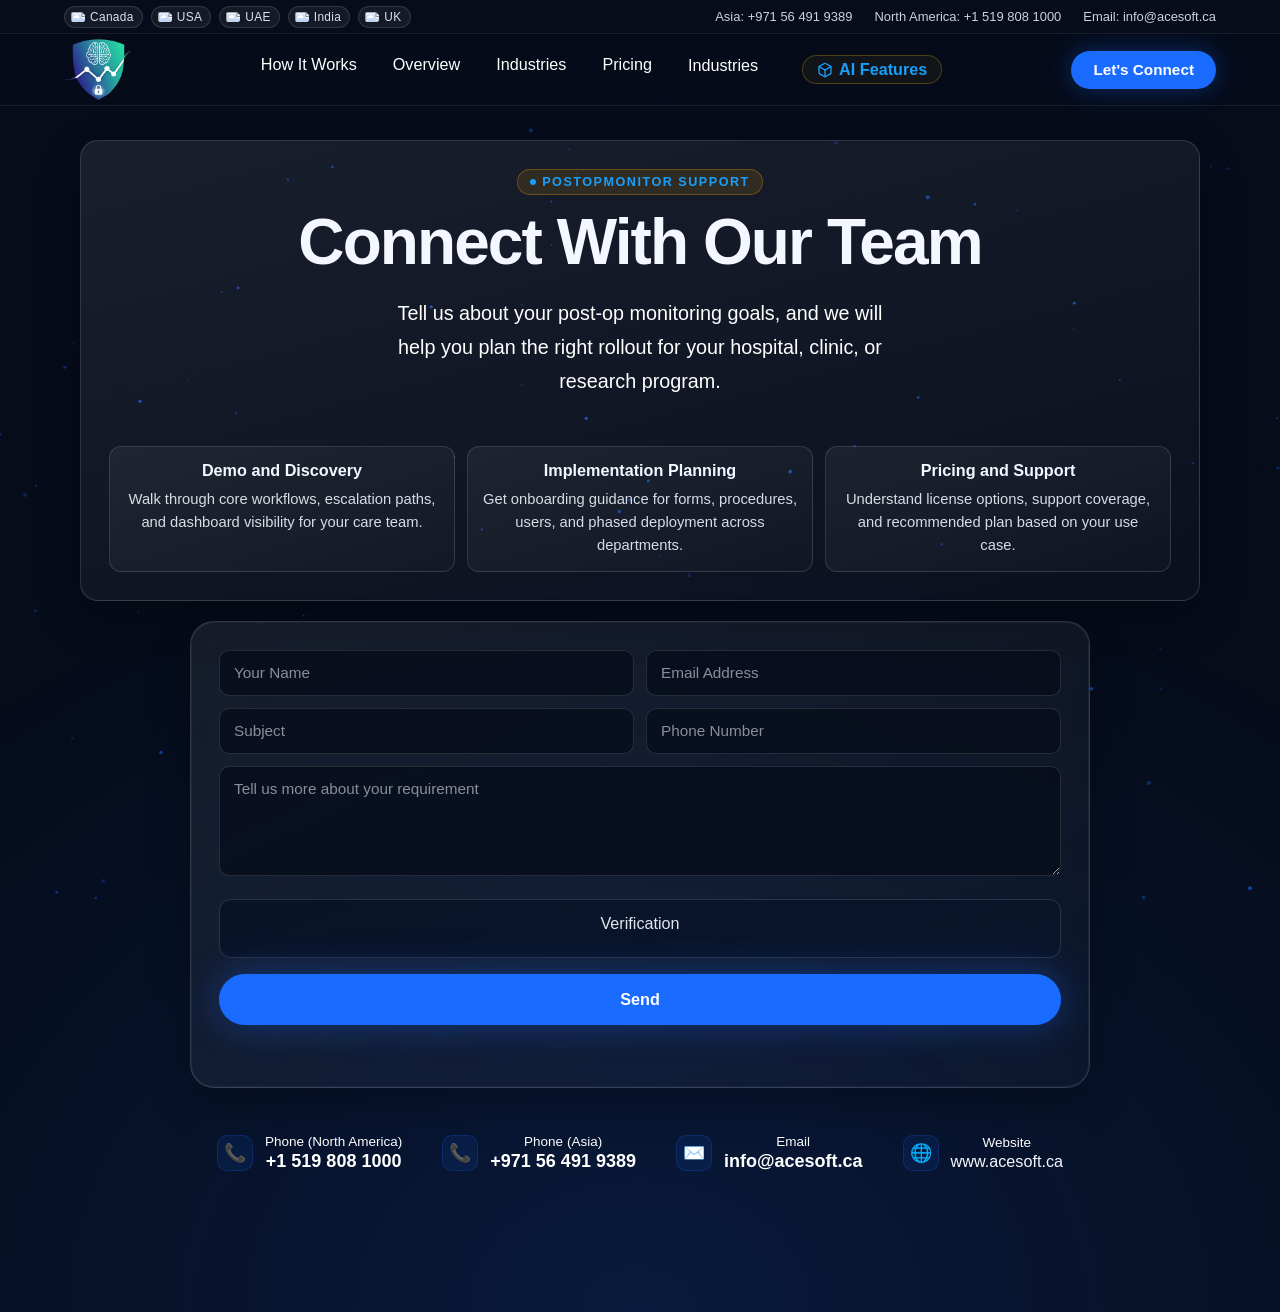
==== contact-us.html @ 3d069fdb "minor update" ====
<!DOCTYPE html>
<html lang="en">

<head>
    <meta charset="UTF-8">
    <meta name="viewport" content="width=device-width, initial-scale=1.0">
    <title>Contact Us | PostOpMonitor by Acesoft</title>
    <meta name="description" content="Contact Acesoft for PostOpMonitor demos, pricing, onboarding, and support for post-op monitoring programs.">
    <link rel="icon" href="./assets/postopmonitor.png" type="image/png">
    <script async src="https://www.googletagmanager.com/gtag/js?id=G-P8JSS6WB04"></script>
    <link rel="stylesheet" href="style.css">
    <script src="https://www.google.com/recaptcha/enterprise.js" async defer></script>
    <style>
        .contact-page {
            padding-top: 160px;
            padding-bottom: 100px;
        }

        .contact-shell {
            max-width: 1120px;
            margin: 0 auto;
        }

        .contact-hero {
            margin-bottom: 20px;
            border: 1px solid rgba(255, 255, 255, .14);
            border-radius: 18px;
            padding: 28px;
            background: linear-gradient(165deg, rgba(255, 255, 255, .08), rgba(255, 255, 255, .02));
            box-shadow: 0 18px 42px rgba(0, 0, 0, .26);
        }

        .contact-hero .cta__title {
            margin-top: 12px;
        }

        .contact-highlights {
            display: grid;
            grid-template-columns: repeat(3, minmax(0, 1fr));
            gap: 12px;
            margin-top: 20px;
        }

        .contact-highlight {
            border: 1px solid rgba(255, 255, 255, .13);
            border-radius: 12px;
            padding: 14px;
            background: linear-gradient(160deg, rgba(255, 255, 255, .06), rgba(255, 255, 255, .02));
        }

        .contact-highlight h3 {
            margin-bottom: 8px;
            font-size: .9rem;
            font-family: 'Inter', sans-serif;
            color: var(--white);
        }

        .contact-highlight p {
            font-size: .82rem;
            line-height: 1.55;
            color: rgba(244, 247, 255, .88);
        }

        @media (max-width: 900px) {
            .contact-highlights {
                grid-template-columns: 1fr;
            }
        }
    </style>
</head>

<body>
    <canvas id="bg"></canvas>

    <div class="top-contact-bar">
        <div class="top-contact-bar__inner">
            <div class="top-contact-bar__flags">
                <span class="top-contact-flag"><img src="https://flagcdn.com/w20/ca.png" alt="Canada flag"> Canada</span>
                <span class="top-contact-flag"><img src="https://flagcdn.com/w20/us.png" alt="USA flag"> USA</span>
                <span class="top-contact-flag"><img src="https://flagcdn.com/w20/ae.png" alt="UAE flag"> UAE</span>
                <span class="top-contact-flag"><img src="https://flagcdn.com/w20/in.png" alt="India flag"> India</span>
                <span class="top-contact-flag"><img src="https://flagcdn.com/w20/gb.png" alt="United Kingdom flag"> UK</span>
            </div>
            <div class="top-contact-bar__contacts">
                <span>Asia: +971 56 491 9389</span>
                <span>North America: +1 519 808 1000</span>
                <span>Email: info@acesoft.ca</span>
            </div>
        </div>
    </div>

    <nav class="nav">
        <div class="nav__logo">
            <a href="index.html">
                <img src="assets/postopmonitor.png" alt="AssetTrack Pro Logo" style="height: 64px; width: auto; object-fit: contain;">
            </a>
        </div>
        <button type="button" class="nav__toggle" aria-expanded="false" aria-controls="primaryNav" aria-label="Toggle navigation">
            <span></span>
            <span></span>
            <span></span>
        </button>
        <div class="nav__links" id="primaryNav">
            <a href="index.html#solve">How It Works</a>
            <a href="index.html#features">Overview</a>
            <a href="index.html#industries">Industries</a>
            <a href="index.html#pricing">Pricing</a>
            <div class="nav__dropdown">
                <button type="button" class="nav__dropdown-toggle" aria-haspopup="true" aria-expanded="false">
                    Industries
                </button>
                <div class="nav__dropdown-menu" role="menu">
                    <a href="industry-hospitals.html" role="menuitem">Hospitals</a>
                    <a href="industry-multi-specialty-clinics.html" role="menuitem">Multi-Specialty Clinics</a>
                    <a href="industry-surgical-centers.html" role="menuitem">Surgical Centers</a>
                    <a href="industry-clinical-research-teams.html" role="menuitem">Clinical Research Teams</a>
                    <a href="industry-clinical-trials-human-studies.html" role="menuitem">Clinical Trials &amp; Human Studies</a>
                    <a href="industry-distributed-care-networks.html" role="menuitem">Distributed Care Networks</a>
                </div>
            </div>
            <a href="index.html#ai" class="nav__ai-btn">
                <svg viewBox="0 0 24 24" width="16" height="16" fill="none" stroke="var(--gold)" stroke-width="2" stroke-linecap="round" stroke-linejoin="round"><path d="M21 16V8a2 2 0 0 0-1-1.73l-7-4a2 2 0 0 0-2 0l-7 4A2 2 0 0 0 3 8v8a2 2 0 0 0 1 1.73l7 4a2 2 0 0 0 2 0l7-4A2 2 0 0 0 21 16z"></path><polyline points="3.27 6.96 12 12.01 20.73 6.96"></polyline><line x1="12" y1="22.08" x2="12" y2="12"></line></svg>
                AI Features
            </a>
        </div>
        <button class="nav__cta" onclick="document.getElementById('cta').scrollIntoView({behavior:'smooth'})">Let's Connect</button>
    </nav>

    <section id="cta" class="contact-page">
        <div class="container contact-shell">
            <div class="cta__wrap reveal">
                <div class="contact-hero">
                    <div class="tag">PostOpMonitor Support</div>
                    <h1 class="cta__title">Connect With Our Team</h1>
                    <p class="cta__sub">Tell us about your post-op monitoring goals, and we will help you plan the right rollout for your hospital, clinic, or research program.</p>
                    <div class="contact-highlights">
                        <article class="contact-highlight">
                            <h3>Demo and Discovery</h3>
                            <p>Walk through core workflows, escalation paths, and dashboard visibility for your care team.</p>
                        </article>
                        <article class="contact-highlight">
                            <h3>Implementation Planning</h3>
                            <p>Get onboarding guidance for forms, procedures, users, and phased deployment across departments.</p>
                        </article>
                        <article class="contact-highlight">
                            <h3>Pricing and Support</h3>
                            <p>Understand license options, support coverage, and recommended plan based on your use case.</p>
                        </article>
                    </div>
                </div>

                <form id="connectForm" class="cta-form" data-endpoint="/ajax/contact-handler.php">
                    <div class="cta-form__grid">
                        <input type="text" name="name" placeholder="Your Name" required>
                        <input type="email" name="email" placeholder="Email Address" required>
                        <input type="text" name="subject" placeholder="Subject" required>
                        <input type="tel" name="phone" placeholder="Phone Number" required>
                    </div>
                    <textarea name="details" placeholder="Tell us more about your requirement" rows="4" required></textarea>
                    <div class="cta-form__captcha">
                        <label class="cta-form__captcha-label">Verification</label>
                        <div class="g-recaptcha" data-sitekey="6LdSzbgsAAAAAJ8sSOCgPu5ox75NF1r68kgDu_JC" data-action="LOGIN"></div>
                        <input type="hidden" name="form_started_at" value="">
                        <input class="bot-trap" type="text" name="website" tabindex="-1" autocomplete="off" aria-hidden="true">
                    </div>
                    <button type="submit" class="btn-primary cta-form__submit">Send</button>
                    <p id="connectFormStatus" class="cta-form__status" aria-live="polite"></p>
                </form>

                <div class="cta__contact">
                    <div class="contact-item">
                        <div class="contact-icon">📞</div>
                        <div>
                            <div style="font-size:.75rem;color:var(--muted);margin-bottom:2px">Phone (North America)</div>
                            <div style="font-weight:600;font-size:1rem;user-select:none;-webkit-user-select:none">+1 519 808 1000</div>
                        </div>
                    </div>
                    <div class="contact-item">
                        <div class="contact-icon">📞</div>
                        <div>
                            <div style="font-size:.75rem;color:var(--muted);margin-bottom:2px">Phone (Asia)</div>
                            <div style="font-weight:600;font-size:1rem;user-select:none;-webkit-user-select:none">+971 56 491 9389</div>
                        </div>
                    </div>
                    <div class="contact-item">
                        <div class="contact-icon">✉️</div>
                        <div>
                            <div style="font-size:.75rem;color:var(--muted);margin-bottom:2px">Email</div>
                            <div style="font-weight:600;font-size:1rem;user-select:none;-webkit-user-select:none">info@acesoft.ca</div>
                        </div>
                    </div>
                    <div class="contact-item">
                        <div class="contact-icon">🌐</div>
                        <div>
                            <div style="font-size:.75rem;color:var(--muted);margin-bottom:2px">Website</div>
                            <div style="font-weight:500"><a href="https://acesoft.ca/" target="_blank" rel="noopener noreferrer" style="color:var(--white);text-decoration:none;">www.acesoft.ca</a></div>
                        </div>
                    </div>
                </div>
            </div>
        </div>
    </section>

    <script src="main.js"></script>
</body>

</html>
---- style.css ----
/* ─── Design Tokens ──────────────────────────────────────────────────── */
:root {
  --ink: #060C1A;
  --ink-1: #0B1628;
  --ink-2: #111E36;
  --blue: #1A6BFF;
  --blue-glow: rgba(26, 107, 255, .35);
  --gold: #179ffa;
  --gold-pale: rgba(240, 165, 0, .12);
  --white: #F4F7FF;
  --muted: #fff;
  --border: rgba(255, 255, 255, .07);
  --glass: rgba(255, 255, 255, .03);
  --r: 14px;
  --rL: 24px;
}

/* ─── Reset ──────────────────────────────────────────────────────────── */
*,
*::before,
*::after {
  box-sizing: border-box;
  margin: 0;
  padding: 0
}

html {
  scroll-behavior: smooth;
  font-size: 18px
}

body {
  font-family: 'DM Sans', sans-serif;
  background: var(--ink);
  color: var(--white);
  overflow-x: hidden;
  -webkit-font-smoothing: antialiased;
}

img {
  display: block;
  max-width: 100%
}

a {
  color: inherit;
  text-decoration: none
}

ul {
  list-style: none
}

/* ─── Utility ────────────────────────────────────────────────────────── */
.container {
  width: min(1260px, 92%);
  margin: 0 auto
}

.tag {
  display: inline-flex;
  align-items: center;
  gap: 6px;
  font-family: 'Inter', sans-serif;
  font-size: .7rem;
  font-weight: 700;
  letter-spacing: .12em;
  text-transform: uppercase;
  color: var(--gold);
  border: 1px solid rgba(240, 165, 0, .3);
  padding: 5px 12px;
  border-radius: 99px;
  background: var(--gold-pale);
}

.tag::before {
  content: '';
  width: 6px;
  height: 6px;
  border-radius: 50%;
  background: var(--gold);
  animation: blink 2s ease infinite
}

@keyframes blink {

  0%,
  100% {
    opacity: 1
  }

  50% {
    opacity: .3
  }
}

.section-label {
  font-family: 'Inter', sans-serif;
  font-size: .65rem;
  font-weight: 700;
  letter-spacing: .18em;
  text-transform: uppercase;
  color: var(--blue);
  margin-bottom: 16px;
  display: block;
}

.h2 {
  font-family: 'Inter', sans-serif;
  font-size: clamp(2rem, 4vw, 3.2rem);
  font-weight: 800;
  line-height: 1.1;
  color: var(--white);
}

.h2 em {
  font-style: normal;
  color: var(--gold)
}

.body-text {
  font-size: 1.15rem;
  line-height: 1.7;
  color: var(--muted);
  font-weight: 400
}

/* ─── Canvas Background ──────────────────────────────────────────────── */
#bg {
  position: fixed;
  inset: 0;
  z-index: 0;
  pointer-events: none;
}

/* ─── Nav ────────────────────────────────────────────────────────────── */
.top-contact-bar {
  position: fixed;
  top: 0;
  left: 0;
  right: 0;
  z-index: 110;
  height: 34px;
  background: rgba(8, 14, 28, 0.92);
  border-bottom: 1px solid var(--border);
  backdrop-filter: blur(14px);
}

.top-contact-bar__inner {
  padding: 0 5%;
  margin: 0 auto;
  height: 100%;
  display: flex;
  align-items: center;
  justify-content: flex-start;
  gap: 20px;
  font-size: .72rem;
  color: rgba(244, 247, 255, 0.84);
  font-family: 'Inter', sans-serif;
  font-weight: 500;
}

.top-contact-bar__contacts {
  display: flex;
  align-items: center;
  gap: 22px;
  margin-left: auto;
}

.top-contact-bar__inner span {
  user-select: none;
  -webkit-user-select: none;
}

.top-contact-bar__flags {
  display: flex;
  align-items: center;
  gap: 8px;
}

.top-contact-flag {
  display: inline-flex;
  align-items: center;
  gap: 5px;
  padding: 3px 8px 3px 6px;
  border-radius: 999px;
  background: rgba(255, 255, 255, 0.06);
  border: 1px solid rgba(255, 255, 255, 0.12);
  color: rgba(244, 247, 255, 0.9);
  font-size: .66rem;
  letter-spacing: .03em;
}

.top-contact-flag img {
  width: 14px;
  height: 10px;
  border-radius: 2px;
  object-fit: cover;
}

.nav {
  position: fixed;
  top: 34px;
  left: 0;
  right: 0;
  z-index: 100;
  padding: 0 5%;
  display: flex;
  align-items: center;
  justify-content: space-between;
  height: 72px;
  background: rgba(6, 12, 26, .7);
  backdrop-filter: blur(20px);
  border-bottom: 1px solid var(--border);
  transition: background .4s;
}

.nav__logo {
  font-family: 'Inter', sans-serif;
  font-size: 1.3rem;
  font-weight: 800;
  display: flex;
  align-items: center;
  gap: 10px;
  letter-spacing: -.01em;
}

.nav__logo-icon {
  width: 34px;
  height: 34px;
  border-radius: 9px;
  background: var(--blue);
  display: grid;
  place-items: center;
  font-size: .65rem;
  font-weight: 800;
  letter-spacing: .06em;
  color: #fff;
}

.nav__logo span {
  color: var(--blue)
}

.nav__links {
  display: flex;
  gap: 36px
}

.nav__links a {
  font-size: .9rem;
  font-weight: 500;
  color: var(--muted);
  transition: color .25s;
}

.nav__links a:hover {
  color: var(--white)
}

.nav__dropdown {
  position: relative;
}

.nav__dropdown-toggle {
  font-size: .9rem;
  font-weight: 500;
  color: var(--muted);
  background: transparent;
  border: none;
  padding: 0;
  cursor: pointer;
  font-family: inherit;
  transition: color .25s;
}

.nav__dropdown-toggle:hover,
.nav__dropdown:hover .nav__dropdown-toggle {
  color: var(--white);
}

.nav__dropdown-menu {
  position: absolute;
  top: calc(100% + 12px);
  left: 0;
  min-width: 170px;
  padding: 8px;
  border-radius: 12px;
  border: 1px solid rgba(255, 255, 255, 0.14);
  background: rgba(10, 18, 34, 0.96);
  backdrop-filter: blur(10px);
  box-shadow: 0 16px 28px rgba(0, 0, 0, .35);
  display: grid;
  gap: 4px;
  opacity: 0;
  visibility: hidden;
  transform: translateY(6px);
  transition: opacity .2s ease, transform .2s ease, visibility .2s ease;
  z-index: 50;
}

.nav__dropdown-menu a {
  display: block;
  padding: 8px 10px;
  border-radius: 8px;
  color: rgba(244, 247, 255, 0.85);
  font-size: .84rem;
}

.nav__dropdown-menu a:hover {
  color: #fff;
  background: rgba(26, 107, 255, 0.18);
}

.nav__dropdown:hover .nav__dropdown-menu,
.nav__dropdown:focus-within .nav__dropdown-menu {
  opacity: 1;
  visibility: visible;
  transform: translateY(0);
}

.nav__ai-btn {
  display: flex !important;
  align-items: center;
  gap: 6px;
  background: rgba(255, 191, 0, 0.05) !important;
  border: 1px solid rgba(255, 191, 0, 0.25) !important;
  padding: 4px 14px !important;
  border-radius: 99px;
  color: var(--gold) !important;
  font-weight: 600 !important;
  transition: all 0.3s ease !important;
  margin-left: 8px;
}

.nav__ai-btn:hover {
  background: rgba(255, 191, 0, 0.12) !important;
  border-color: rgba(255, 191, 0, 0.5) !important;
  transform: translateY(-1px);
  box-shadow: 0 4px 15px rgba(255, 191, 0, 0.15);
  color: var(--white) !important;
}

.nav__ai-btn svg {
  transition: stroke 0.3s ease;
}

.nav__ai-btn:hover svg {
  stroke: var(--white) !important;
}

.nav__cta {
  font-family: 'Inter', sans-serif;
  font-size: .85rem;
  font-weight: 700;
  padding: 10px 22px;
  border-radius: 99px;
  background: var(--blue);
  color: #fff;
  border: none;
  cursor: pointer;
  box-shadow: 0 0 24px var(--blue-glow);
  transition: transform .2s, box-shadow .2s;
}

.nav__cta:hover {
  transform: translateY(-1px);
  box-shadow: 0 0 36px var(--blue-glow)
}

/* ─── Hero ───────────────────────────────────────────────────────────── */
#hero {
  min-height: 100vh;
  display: flex;
  align-items: center;
  position: relative;
  overflow: hidden;
  padding-top: 106px;
}

.hero__bg-grid {
  position: absolute;
  inset: 0;
  background-image:
    linear-gradient(rgba(26, 107, 255, .06) 1px, transparent 1px),
    linear-gradient(90deg, rgba(26, 107, 255, .06) 1px, transparent 1px);
  background-size: 48px 48px;
  mask-image: radial-gradient(ellipse 80% 70% at 50% 50%, black 50%, transparent 100%);
}

.hero__glow {
  position: absolute;
  top: 20%;
  left: 50%;
  transform: translateX(-50%);
  width: 900px;
  height: 500px;
  background: radial-gradient(ellipse, rgba(26, 107, 255, .18) 0%, transparent 70%);
  pointer-events: none;
}

.hero__bg-logo {
  position: absolute;
  top: 45%;
  left: 50%;
  transform: translate(-50%, -50%);
  height: 90vh;
  max-height: 800px;
  width: auto;
  opacity: 0.05;
  z-index: 1;
  pointer-events: none;
  /* filter: grayscale(100%); */
}

.hero__content {
  margin-left: 80px;
  position: relative;
  z-index: 2;
  max-width: 780px;
  padding: 80px 20px;
}

.hero__eyebrow {
  display: flex;
  align-items: center;
  gap: 12px;
  margin-bottom: 28px;
}

.hero__eyebrow-line {
  width: 40px;
  height: 1px;
  background: var(--blue)
}

.hero__eyebrow-text {
  font-family: 'Inter', sans-serif;
  font-size: .75rem;
  font-weight: 700;
  letter-spacing: .15em;
  text-transform: uppercase;
  color: var(--blue);
}

.hero__title {
  font-family: 'Inter', sans-serif;
  font-size: clamp(2.7rem, 6.1vw, 5rem);
  font-weight: 800;
  line-height: 1.08;
  letter-spacing: -.03em;
  margin-bottom: 28px;
  text-wrap: balance;
}

.hero__title-lead {
  display: inline-block;
  background: linear-gradient(100deg, #9dc2ff, #1a6bff 55%, #17a3f5);
  -webkit-background-clip: text;
  background-clip: text;
  -webkit-text-fill-color: transparent;
}

.hero__title-soft {
  color: #d8e5ff;
}

.hero__title .line2 {
  font-family: 'Inter', sans-serif;
  font-weight: 700;
  font-style: normal;
  color: var(--white);
  font-size: 0.9em;
  letter-spacing: -0.02em;
  -webkit-text-stroke: 0;
  background: rgba(255, 255, 255, 0.05);
  border: 1px solid rgba(255, 255, 255, 0.1);
  border-radius: 12px;
  padding: 4px 16px;
  display: inline-block;
  transform: translateY(-8px);
}

.hero__title .accent {
  color: var(--gold);
  position: relative;
}

.hero__subtitle {
  font-size: 1.08rem;
  font-weight: 400;
  line-height: 1.72;
  color: var(--muted);
  max-width: 590px;
  margin-bottom: 48px;
  color: rgba(240, 246, 255, 0.86);
}

.hero__actions {
  display: flex;
  align-items: center;
  gap: 20px;
  flex-wrap: wrap
}

.btn-primary {
  font-family: 'Inter', sans-serif;
  font-size: .9rem;
  font-weight: 700;
  padding: 16px 36px;
  border-radius: 99px;
  background: var(--blue);
  color: #fff;
  border: none;
  cursor: pointer;
  box-shadow: 0 0 36px var(--blue-glow);
  transition: transform .25s, box-shadow .25s;
  display: inline-flex;
  align-items: center;
  gap: 10px;
}

.btn-primary:hover {
  transform: translateY(-2px);
  box-shadow: 0 0 52px var(--blue-glow)
}

.btn-secondary {
  font-family: 'Inter', sans-serif;
  font-size: .9rem;
  font-weight: 700;
  padding: 14px 28px;
  border-radius: 99px;
  background: linear-gradient(165deg, rgba(255, 255, 255, .1), rgba(255, 255, 255, .03));
  border: 1px solid rgba(255, 255, 255, .2);
  color: var(--white);
  cursor: pointer;
  transition: transform .25s ease, border-color .25s ease, background .25s ease, box-shadow .25s ease;
  display: inline-flex;
  align-items: center;
  justify-content: center;
  gap: 8px;
}

.btn-secondary:hover {
  transform: translateY(-2px);
  border-color: rgba(93, 176, 255, .75);
  background: linear-gradient(165deg, rgba(93, 176, 255, .2), rgba(93, 176, 255, .06));
  box-shadow: 0 10px 24px rgba(0, 0, 0, .24);
}

.btn-ghost {
  font-family: 'Inter', sans-serif;
  font-size: .9rem;
  font-weight: 600;
  padding: 16px 32px;
  border-radius: 99px;
  background: transparent;
  border: 1px solid var(--border);
  color: var(--white);
  cursor: pointer;
  transition: border-color .25s, background .25s;
  display: inline-flex;
  align-items: center;
  gap: 8px;
}

.btn-ghost:hover {
  border-color: rgba(255, 255, 255, .2);
  background: rgba(255, 255, 255, .04)
}

.hero__stats {
  position: absolute;
  right: 0;
  top: 50%;
  transform: translateY(-50%);
  display: flex;
  flex-direction: column;
  gap: 16px;
  z-index: 2;
  padding-right: 0;
}

.stat-card {
  background: var(--glass);
  border: 1px solid var(--border);
  backdrop-filter: blur(20px);
  border-radius: var(--r);
  padding: 22px 28px;
  min-width: 180px;
  position: relative;
  overflow: hidden;
}

.stat-card::before {
  content: '';
  position: absolute;
  top: 0;
  left: 0;
  right: 0;
  height: 2px;
  background: linear-gradient(90deg, transparent, var(--blue), transparent);
}

.stat-card__value {
  font-family: 'Inter', sans-serif;
  font-size: 2.2rem;
  font-weight: 800;
  color: var(--white);
  line-height: 1;
  margin-bottom: 6px;
}

.stat-card__value span {
  color: var(--gold)
}

.stat-card__label {
  font-size: .8rem;
  color: var(--muted);
  font-weight: 400
}

/* ─── New Hero Styles ────────────────────────────────────────────────── */
.hero__layout {
  display: grid;
  grid-template-columns: 1.15fr 0.85fr;
  gap: 40px;
  align-items: center;
}
@media (max-width: 1024px) {
  .hero__layout {
     grid-template-columns: 1fr;
  }
  .hero__visual { display: none; }
}

.hero-badge {
  display: inline-flex;
  align-items: center;
  gap: 8px;
  padding: 6px 14px;
  border-radius: 99px;
  background: rgba(255, 255, 255, 0.05);
  border: 1px solid rgba(255, 255, 255, 0.1);
  font-family: 'Inter', sans-serif;
  font-size: 0.75rem;
  font-weight: 700;
  color: var(--white);
  letter-spacing: 0.05em;
  margin-bottom: 24px;
  box-shadow: 0 0 20px rgba(255, 255, 255, 0.02);
  position: relative;
  overflow: hidden;
}

.hero-badge::before {
  content: '';
  position: absolute;
  inset: -1px;
  border-radius: 99px;
  padding: 1px;
  background: linear-gradient(90deg, transparent, rgba(26, 107, 255, 0.5), transparent);
  -webkit-mask: linear-gradient(#fff 0 0) content-box, linear-gradient(#fff 0 0);
  -webkit-mask-composite: xor;
  mask-composite: exclude;
  animation: borderPan 3s linear infinite;
}

@keyframes borderPan {
  0% { transform: translateX(-100%); }
  100% { transform: translateX(100%); }
}

.hero-badge__dot {
  width: 6px;
  height: 6px;
  border-radius: 50%;
  background: #28C840;
  box-shadow: 0 0 8px #28C840;
  animation: pulseGreen 2s infinite;
}

@keyframes pulseGreen {
  0%, 100% { transform: scale(1); opacity: 1; }
  50% { transform: scale(1.3); opacity: 0.6; }
}

.accent-gradient {
  background: linear-gradient(135deg, #10b981, #34d399);
  -webkit-background-clip: text;
  -webkit-text-fill-color: transparent;
  display: inline-block;
}

.anim-slide-up { animation: slideUp 0.8s cubic-bezier(0.16, 1, 0.3, 1) both; }
.anim-slide-up-delay { animation: slideUp 0.8s cubic-bezier(0.16, 1, 0.3, 1) 0.1s both; }
.anim-slide-up-delay-2 { animation: slideUp 0.8s cubic-bezier(0.16, 1, 0.3, 1) 0.2s both; }
.anim-slide-up-delay-3 { animation: slideUp 0.8s cubic-bezier(0.16, 1, 0.3, 1) 0.3s both; }

@keyframes slideUp {
  0% { opacity: 0; transform: translateY(30px); }
  100% { opacity: 1; transform: translateY(0); }
}

@keyframes panBg {
  0% { background-position: 0 0; }
  100% { background-position: 48px 48px; }
}

.anim-pan {
  animation: panBg 4s linear infinite;
}

/* Trust Indicators */
.hero__trust {
  display: flex;
  align-items: center;
  gap: 18px;
  margin-top: 40px;
  padding: 14px 16px;
  border: 1px solid rgba(255, 255, 255, 0.1);
  border-radius: 14px;
  background: linear-gradient(165deg, rgba(255, 255, 255, 0.06), rgba(255, 255, 255, 0.02));
  width: fit-content;
  max-width: 100%;
  box-shadow: 0 10px 24px rgba(0, 0, 0, 0.24);
}

.trust-logos {
  display: flex;
  align-items: center;
  gap: 8px;
  flex-wrap: wrap;
}

.trust-logo {
  width: 62px;
  height: 50px;
  object-fit: contain;
  border-radius: 10px;
  background: #c6ccd6;
  border: 1px solid rgba(255, 255, 255, 0.42);
  box-shadow: inset 0 0 0 1px rgba(255, 255, 255, 0.28), 0 6px 14px rgba(0, 0, 0, 0.18);
  /* padding: 6px 8px; */
}

.trust-text {
  display: flex;
  flex-direction: column;
  gap: 3px;
  max-width: 360px;
}

.trust-text__headline {
  font-size: 0.9rem;
  color: var(--muted);
}

.trust-text__headline strong {
  color: var(--white);
}

.trust-text__caption {
  font-size: 0.68rem;
  letter-spacing: 0.01em;
  color: rgba(232, 240, 255, 0.78);
}

/* Shine Button */
.btn-shine {
  position: relative;
  overflow: hidden;
}
.btn-shine::after {
  content: '';
  position: absolute;
  top: 0;
  left: -100%;
  width: 50%;
  height: 100%;
  background: linear-gradient(90deg, transparent, rgba(255,255,255,0.3), transparent);
  transform: skewX(-20deg);
  animation: shine 4s infinite;
}
@keyframes shine {
  0%, 20% { left: -100%; }
  40%, 100% { left: 200%; }
}

/* Hero Visual (Radar Map) */
.hero__visual {
  position: relative;
  height: 520px;
  width: 520px;
  perspective: 1200px;
  display: flex;
  justify-content: center;
  align-items: center;
}

.radar-pane {
  position: absolute;
  top: 50%;
  left: 42%;
  transform: translate(-50%, -50%) rotateX(10deg) rotateY(-15deg);
  width: 440px;
  height: 440px;
  background: rgba(11, 22, 40, 0.6);
  border: 1px solid rgba(26, 107, 255, 0.3);
  border-radius: 50%;
  box-shadow: 0 30px 60px rgba(0,0,0,0.6), inset 0 0 60px rgba(26, 107, 255, 0.1);
  overflow: hidden;
  backdrop-filter: blur(10px);
  transform-style: preserve-3d;
}

.radar-ui-top {
  position: absolute;
  top: 24px;
  left: 50%;
  transform: translateX(-50%);
  display: flex;
  align-items: center;
  gap: 8px;
  background: rgba(0,0,0,0.6);
  padding: 6px 14px;
  border-radius: 99px;
  z-index: 10;
  border: 1px solid rgba(255,255,255,0.08);
}

.ui-dot { width: 6px; height: 6px; border-radius: 50%; }
.ui-text { font-family: 'Inter', sans-serif; font-size: 0.65rem; color: var(--white); letter-spacing: 0.05em; text-transform: uppercase; margin-left: 4px; }

.radar-grid {
  position: absolute;
  inset: 0;
  background-image:
    linear-gradient(rgba(26, 107, 255, 0.15) 1px, transparent 1px),
    linear-gradient(90deg, rgba(26, 107, 255, 0.15) 1px, transparent 1px);
  background-size: 30px 30px;
  border-radius: 50%;
  mask-image: radial-gradient(white, black);
  -webkit-mask-image: -webkit-radial-gradient(white, black);
}

.radar-circle {
  position: absolute;
  top: 50%;
  left: 50%;
  transform: translate(-50%, -50%);
  border: 1px solid rgba(26, 107, 255, 0.3);
  border-radius: 50%;
}
.rc-1 { width: 140px; height: 140px; }
.rc-2 { width: 280px; height: 280px; }
.rc-3 { width: 420px; height: 420px; }

.radar-scan {
  position: absolute;
  top: 50%;
  left: 50%;
  width: 220px;
  height: 220px;
  background: conic-gradient(from 0deg, rgba(26, 107, 255, 0) 0deg, rgba(26, 107, 255, 0.5) 90deg, transparent 90deg);
  transform-origin: 0 0;
  border-radius: 0 0 220px 0;
  animation: spinScan 4s linear infinite;
}

@keyframes spinScan {
  0% { transform: rotate(0deg); }
  100% { transform: rotate(360deg); }
}

.radar-core {
  position: absolute;
  top: 50%;
  left: 50%;
  transform: translate(-50%, -50%);
  width: 40px;
  height: 40px;
  display: flex;
  justify-content: center;
  align-items: center;
}
.core-dot {
  width: 14px;
  height: 14px;
  background: var(--blue);
  border-radius: 50%;
  box-shadow: 0 0 15px var(--blue), 0 0 30px var(--blue);
  z-index: 2;
}
.core-pulse-1, .core-pulse-2 {
  position: absolute;
  width: 100%;
  height: 100%;
  border-radius: 50%;
  background: rgba(26, 107, 255, 0.4);
}
.core-pulse-1 { animation: corePulseAnim 2.5s infinite ease-out; }
.core-pulse-2 { animation: corePulseAnim 2.5s infinite ease-out 1.25s; }

@keyframes corePulseAnim {
  0% { transform: scale(1); opacity: 1; }
  100% { transform: scale(3.5); opacity: 0; }
}

.radar-node {
  position: absolute;
  width: 8px;
  height: 8px;
  background: var(--white);
  border-radius: 50%;
  box-shadow: 0 0 10px rgba(255,255,255,0.8);
  animation: blinkNode 2s infinite;
}

.active-node {
  background: var(--gold);
  box-shadow: 0 0 15px var(--gold);
  width: 10px;
  height: 10px;
}

.n1 { top: 35%; left: 45%; animation-delay: 0.2s; }
.n2 { top: 60%; left: 75%; animation-delay: 1.1s; }
.n3 { top: 75%; left: 35%; animation-delay: 0.8s; }
.n4 { top: 45%; left: 65%; animation-delay: 0.5s; }
.n5 { top: 25%; left: 60%; animation-delay: 1.4s; }

@keyframes blinkNode {
  0%, 100% { opacity: 0.3; }
  50% { opacity: 1; }
}

.float-card {
  position: absolute;
  z-index: 5;
  animation: floatUp 6s ease-in-out infinite;
  min-width: unset;
  white-space: nowrap;
}

.float-1 {
  top: 15%;
  right: 20px;
  animation-delay: 0s;
}

.float-2 {
  bottom: 20%;
  right: -50px;
  animation-delay: 1.5s;
}

.float-3 {
  bottom: 10%;
  left: 0;
  animation-delay: 3s;
}

@keyframes floatUp {
  0%, 100% { transform: translateY(0); }
  50% { transform: translateY(-15px); }
}

/* ─── Ticker ─────────────────────────────────────────────────────────── */
.ticker-wrap {
  border-top: 1px solid var(--border);
  border-bottom: 1px solid var(--border);
  background: var(--ink-1);
  overflow: hidden;
  padding: 14px 0;
  position: relative;
  z-index: 1;
  background: linear-gradient(150deg, #3f4755 0%, #303846 52%, #252d3a 100%);

}

.ticker {
  display: flex;
  gap: 0;
  width: max-content;
  animation: ticker 28s linear infinite;
  
}

.ticker__item {
  display: flex;
  align-items: center;
  justify-content: center;
  min-width: 220px;
  padding: 0 26px;
  white-space: nowrap;
  border-right: 1px solid rgba(255, 255, 255, .06);

}

.ticker__logo {
  width: 150px;
  height: 44px;
  object-fit: contain;
  /* filter: grayscale(4%) brightness(1.02) drop-shadow(0 1px 2px rgba(0, 0, 0, .45)); */
  /* background: linear-gradient(150deg, #3f4755 0%, #303846 52%, #252d3a 100%); */
  /* border: 1px solid rgba(255, 255, 255, .18); */
  /* border-radius: 10px; */
  padding: 6px 8px;
  /* box-shadow: inset 0 0 0 1px rgba(255, 255, 255, .08), 0 8px 20px rgba(0, 0, 0, .22); */
}

@media (max-width: 768px) {
  .ticker__item {
    min-width: 170px;
    padding: 0 18px;
  }

  .ticker__logo {
    width: 120px;
    height: 38px;
  }
}

@keyframes ticker {
  from {
    transform: translateX(0)
  }

  to {
    transform: translateX(-50%)
  }
}

/* ─── Section: Partners ──────────────────────────────────────────────── */
#partners {
  padding: 90px 0 30px;
}

.partners__header {
  text-align: center;
  margin-bottom: 34px;
}

.partners__grid {
  display: grid;
  grid-template-columns: repeat(5, 1fr);
  gap: 16px;
}

.partner-card {
  background: linear-gradient(150deg, #3f4755 0%, #303846 52%, #252d3a 100%);
  min-height: 116px;
  border-radius: 14px;
  border: 1px solid rgba(255, 255, 255, .18);
  display: flex;
  align-items: center;
  justify-content: center;
  padding: 16px;
  box-shadow: inset 0 0 0 1px rgba(255, 255, 255, .08);
  transition: transform .25s ease, border-color .25s ease, box-shadow .25s ease;
}

.partner-card:hover {
  transform: translateY(-4px);
  border-color: rgba(26, 107, 255, .4);
  box-shadow: 0 14px 32px rgba(0, 0, 0, .32);
}

.partner-card img {
  max-width: 100%;
  max-height: 54px;
  object-fit: contain;
  filter: drop-shadow(0 1px 2px rgba(0, 0, 0, .5));
}

/* ─── Section: How It Solves ─────────────────────────────────────────── */
#solve {
  padding: 120px 0
}

.solve__header {
  display: grid;
  grid-template-columns: 1fr 1fr;
  gap: 60px;
  align-items: end;
  margin-bottom: 80px;
}

.solve__grid {
  display: grid;
  grid-template-columns: repeat(3, 1fr);
  gap: 2px;
}

.solve-item {
  background: var(--glass);
  border: 1px solid var(--border);
  padding: 36px 30px;
  position: relative;
  overflow: hidden;
  transition: background .3s, transform .3s;
}

.solve-item:first-child {
  border-radius: var(--rL) 0 0 0
}

.solve-item:nth-child(3) {
  border-radius: 0 var(--rL) 0 0
}

.solve-item:nth-child(4) {
  border-radius: 0 0 0 var(--rL)
}

.solve-item:last-child {
  border-radius: 0 0 var(--rL) 0
}

.solve-item:hover {
  background: rgba(26, 107, 255, .06);
  transform: translateY(-3px)
}

.solve-item__num {
  font-family: 'Inter', sans-serif;
  font-size: .7rem;
  font-weight: 800;
  letter-spacing: .12em;
  color: var(--blue);
  opacity: .6;
  margin-bottom: 20px;
}

.solve-item__icon {
  width: 44px;
  height: 44px;
  border-radius: 12px;
  background: rgba(26, 107, 255, .1);
  border: 1px solid rgba(26, 107, 255, .2);
  display: grid;
  place-items: center;
  margin-bottom: 20px;
  font-size: 1.3rem;
}

.solve-item__title {
  font-family: 'Inter', sans-serif;
  font-size: 1rem;
  font-weight: 700;
  color: var(--white);
  margin-bottom: 10px;
  line-height: 1.3;
}

.solve-item__text {
  font-size: .88rem;
  color: var(--muted);
  line-height: 1.65
}

.solve-item__bar {
  position: absolute;
  bottom: 0;
  left: 0;
  right: 0;
  height: 2px;
  background: linear-gradient(90deg, var(--blue), var(--gold));
  transform: scaleX(0);
  transform-origin: left;
  transition: transform .4s ease;
}

.solve-item:hover .solve-item__bar {
  transform: scaleX(1)
}

/* ─── Section: Key Features ───────────────────────────────────────────── */
#key-features {
  padding: 105px 0;
  background: var(--ink);
}

.key-features__header {
  margin-bottom: 34px;
}

.key-features__grid {
  display: grid;
  grid-template-columns: repeat(3, 1fr);
  gap: 14px;
}

.key-feature-card {
  border: 1px solid rgba(255, 255, 255, .1);
  border-radius: 14px;
  background: linear-gradient(165deg, rgba(255, 255, 255, .045), rgba(255, 255, 255, .02));
  padding: 22px 18px;
  transition: transform .24s ease, border-color .24s ease, box-shadow .24s ease;
}

.key-feature-card:hover {
  transform: translateY(-3px);
  border-color: rgba(26, 107, 255, .35);
  box-shadow: 0 10px 24px rgba(0, 0, 0, .24);
}

.key-feature-card__title {
  font-family: 'Inter', sans-serif;
  font-size: .92rem;
  font-weight: 700;
  color: var(--white);
  margin-bottom: 10px;
  line-height: 1.4;
}

.key-feature-card p {
  font-size: .84rem;
  color: var(--muted);
  line-height: 1.6;
}

/* ─── Section: Features ──────────────────────────────────────────────── */
#features {
  padding: 120px 0;
  background: var(--ink-1)
}

.features__layout {
  display: grid;
  grid-template-columns: 380px 1fr;
  gap: 80px;
  align-items: start;
}

.features__sticky {
  position: sticky;
  top: 100px
}

.features__list {
  display: flex;
  flex-direction: column;
  gap: 4px;
  margin-top: 48px
}

.feat-tab {
  display: flex;
  align-items: center;
  gap: 16px;
  padding: 20px 22px;
  border-radius: var(--r);
  cursor: pointer;
  border: 1px solid transparent;
  transition: transform .3s cubic-bezier(.175, .885, .32, 1.275), background .25s, border-color .25s;
  position: relative;
  overflow: hidden;
}

.feat-tab.active,
.feat-tab:hover {
  background: var(--glass);
  border-color: var(--border);
}

.feat-tab.active {
  border-color: rgba(26, 107, 255, .3);
  background: rgba(26, 107, 255, .06);
  transform: translateX(8px);
}

.feat-tab__icon {
  width: 40px;
  height: 40px;
  border-radius: 10px;
  flex-shrink: 0;
  display: grid;
  place-items: center;
  font-size: 1.1rem;
  background: rgba(26, 107, 255, .1);
  transition: all .25s;
}

.feat-tab.active .feat-tab__icon {
  background: var(--blue);
  color: #fff;
  box-shadow: 0 0 15px var(--blue-glow);
}

.feat-tab__icon svg {
  width: 20px;
  height: 20px;
  stroke: var(--blue);
  transition: stroke .25s
}

.feat-tab.active .feat-tab__icon svg {
  stroke: #fff
}

.feat-tab__name {
  font-family: 'Inter', sans-serif;
  font-size: .95rem;
  font-weight: 700;
  color: var(--muted);
  transition: color .25s;
}

.feat-tab.active .feat-tab__name {
  color: var(--white)
}

.feat-tab__progress-track {
  position: absolute;
  bottom: 0;
  left: 0;
  right: 0;
  height: 2px;
  background: transparent;
}

.feat-tab__progress-bar {
  height: 100%;
  width: 0;
  background: var(--blue);
  transition: width linear;
}

.feat-tab.active .feat-tab__progress-bar {
  width: 100%;
  transition-duration: 6s;
}

.features__panels {
  padding-top: 80px;
  perspective: 1200px
}

.feat-panel {
  display: none;
  animation: slideReveal .5s cubic-bezier(0.16, 1, 0.3, 1) forwards
}

.feat-panel.active {
  display: block
}

@keyframes slideReveal {
  0% {
    opacity: 0;
    transform: translateY(40px) scale(0.97)
  }

  100% {
    opacity: 1;
    transform: translateY(0) scale(1)
  }
}

.feat-panel__card {
  background: linear-gradient(135deg, var(--ink-2), var(--ink-1));
  border: 1px solid var(--border);
  border-radius: var(--rL);
  padding: 44px;
  position: relative;
  overflow: hidden;
  transition: transform .1s, box-shadow .2s;
  transform-style: preserve-3d;
}

.feat-panel__card::after {
  content: '';
  position: absolute;
  top: -60px;
  right: -60px;
  width: 350px;
  height: 350px;
  background: radial-gradient(circle, rgba(26, 107, 255, .12), transparent 70%);
  pointer-events: none;
}

.feat-panel__card-inner {
  display: grid;
  grid-template-columns: 1fr 240px;
  gap: 32px;
  transform: translateZ(30px);
}

@media(max-width:1024px) {
  .feat-panel__card-inner {
    grid-template-columns: 1fr
  }
}

.feat-panel__content-col {
  display: flex;
  flex-direction: column
}

.feat-panel__badge {
  display: inline-flex;
  align-items: center;
  gap: 8px;
  padding: 8px 16px;
  border-radius: 99px;
  background: rgba(26, 107, 255, .1);
  border: 1px solid rgba(26, 107, 255, .2);
  font-size: .75rem;
  font-family: 'Inter', sans-serif;
  font-weight: 700;
  color: var(--blue);
  letter-spacing: .06em;
  margin-bottom: 24px;
  width: fit-content;
}

.feat-panel__badge svg {
  width: 14px;
  height: 14px;
  stroke: currentColor
}

.feat-panel__title {
  font-family: 'Inter', sans-serif;
  font-size: 1.8rem;
  font-weight: 800;
  line-height: 1.2;
  margin-bottom: 16px;
}

.feat-panel__text {
  font-size: 1rem;
  color: var(--muted);
  line-height: 1.75;
  margin-bottom: 32px
}

.feat-panel__bullets {
  display: flex;
  flex-direction: column;
  gap: 12px;
  margin-bottom: 0;
  flex: 1
}

.feat-panel__bullet {
  display: flex;
  align-items: flex-start;
  gap: 12px;
  font-size: .9rem;
  color: var(--muted);
  line-height: 1.5;
}

.feat-panel__bullet::before {
  content: '';
  width: 20px;
  height: 20px;
  border-radius: 50%;
  flex-shrink: 0;
  margin-top: 1px;
  background: rgba(26, 107, 255, .15);
  border: 1px solid rgba(26, 107, 255, .3);
  background-image: url("data:image/svg+xml,%3Csvg xmlns='http://www.w3.org/2000/svg' viewBox='0 0 24 24' fill='none' stroke='%231A6BFF' stroke-width='2.5'%3E%3Cpath d='M5 13l4 4L19 7'/%3E%3C/svg%3E");
  background-size: 12px;
  background-repeat: no-repeat;
  background-position: center;
}

.feat-panel__bullet strong {
  color: var(--white);
  font-weight: 500
}

.feat-panel__stat-col {
  background: rgba(6, 12, 26, .4);
  border: 1px solid var(--border);
  border-radius: var(--r);
  padding: 24px;
  display: flex;
  flex-direction: column;
  gap: 16px;
  box-shadow: inset 0 0 20px rgba(0, 0, 0, .5);
}

.feat-min-stat {
  border-bottom: 1px solid rgba(255, 255, 255, .05);
  padding-bottom: 12px;
}

.feat-min-stat:last-child {
  border-bottom: none;
  padding-bottom: 0
}

.feat-min-stat__val {
  font-family: 'Inter', sans-serif;
  font-size: 1.6rem;
  font-weight: 800;
  color: var(--white);
  margin-bottom: 4px;
}

.feat-min-stat__lbl {
  font-size: .7rem;
  color: var(--muted);
  line-height: 1.4
}

/* ─── Section: Industries ────────────────────────────────────────────── */
#comparison {
  padding: 110px 0;
  background: var(--ink-1);
}

.comparison__wrap {
  padding: 28px 26px 16px;
  position: relative;
  overflow: hidden;
}



.comparison__wrap .h2 {
  font-size: clamp(1.8rem, 3vw, 2.5rem);
  margin-bottom: 12px;
}

.comparison__sub {
  color: rgba(244, 247, 255, .78);
  font-size: .92rem;
  margin-bottom: 18px;
}

.comparison__table-wrap {
  width: 100%;
  overflow-x: auto;
  border: 1px solid rgba(255, 255, 255, .08);
  border-radius: 12px;
  background: rgba(6, 12, 26, .42);
}

.comparison__table {
  width: 100%;
  border-collapse: collapse;
  min-width: 680px;
}

.comparison__table th,
.comparison__table td {
  text-align: left;
  padding: 13px 12px;
  border-bottom: 1px solid rgba(255, 255, 255, .08);
  font-size: .88rem;
}

.comparison__table th {
  color: rgba(244, 247, 255, .82);
  font-size: .76rem;
  letter-spacing: .08em;
  text-transform: uppercase;
  font-family: 'Inter', sans-serif;
  font-weight: 700;
  background: rgba(255, 255, 255, .03);
}

.comparison__table td:first-child {
  color: var(--white);
  font-weight: 600;
}

.comparison__table tr:hover td {
  background: rgba(26, 107, 255, .04);
}

.comparison__table th:last-child,
.comparison__table td:last-child {
  background: rgba(26, 107, 255, .08);
}

.comparison__table th:last-child {
  color: #d9ebff;
}

.comparison__bad {
  color: #ff4e78;
  font-weight: 800;
  font-size: 1rem;
}

.comparison__limited {
  color: rgba(244, 247, 255, .62);
  font-weight: 600;
}

.comparison__good {
  color: #59dd9a;
  font-weight: 800;
  font-size: 1rem;
}

#industries {
  padding: 120px 0
}

.industries__header {
  text-align: center;
  margin-bottom: 80px
}

.industries__header p {
  max-width: 540px;
  margin: 20px auto 0
}

.industries__grid {
  display: grid;
  grid-template-columns: repeat(3, minmax(0, 1fr));
  gap: 2px;
}

.ind-card {
  background: var(--glass);
  border: 1px solid var(--border);
  padding: 44px 34px;
  text-align: center;
  position: relative;
  overflow: hidden;
  transition: all .3s;
  cursor: default;
}

.ind-card:hover {
  background: rgba(26, 107, 255, .06);
  border-color: rgba(26, 107, 255, .25);
  transform: translateY(-4px);
  z-index: 1;
  box-shadow: 0 20px 60px rgba(0, 0, 0, .5);
}

.ind-card:first-child {
  border-radius: var(--rL) 0 0 0
}

.ind-card:nth-child(3) {
  border-radius: 0 var(--rL) 0 0
}

.ind-card:nth-child(4) {
  border-radius: 0 0 0 var(--rL)
}

.ind-card:last-child {
  border-radius: 0 0 var(--rL) 0
}

.ind-card__icon {
  font-size: 2.2rem;
  margin-bottom: 18px;
  display: block;
  filter: grayscale(1);
  transition: filter .3s;
}

.ind-card:hover .ind-card__icon {
  filter: grayscale(0)
}

.ind-card__name {
  font-family: 'Inter', sans-serif;
  font-size: .95rem;
  font-weight: 700;
  color: var(--white);
  margin-bottom: 8px;
}

.ind-card__desc {
  font-size: .82rem;
  color: var(--muted);
  line-height: 1.55
}

/* ─── Section: Dashboard Preview ─────────────────────────────────────── */
#dashboard {
  padding: 120px 0;
  background: var(--ink-1);
  overflow: hidden
}

.dashboard__wrap {
  display: grid;
  grid-template-columns: 1fr 1fr;
  gap: 80px;
  align-items: center;
}

.dashboard__content .body-text {
  margin: 20px 0 36px
}

.impact-pills {
  display: flex;
  flex-wrap: wrap;
  gap: 10px;
  margin-bottom: 40px
}

.impact-pill {
  display: flex;
  align-items: center;
  gap: 8px;
  padding: 10px 18px;
  border-radius: 99px;
  border: 1px solid var(--border);
  background: var(--glass);
  font-size: .82rem;
  color: var(--muted);
}

.impact-pill .dot {
  width: 7px;
  height: 7px;
  border-radius: 50%;
  background: var(--gold);
  flex-shrink: 0;
}

.dashboard__visual {
  position: relative
}

.dash-frame {
  background: var(--ink-2);
  border: 1px solid var(--border);
  border-radius: var(--rL);
  overflow: hidden;
  box-shadow: 0 40px 100px rgba(0, 0, 0, .6);
  transform: perspective(1200px) rotateY(-8deg) rotateX(4deg);
  transition: transform .5s ease;
}

.dash-frame:hover {
  transform: perspective(1200px) rotateY(-3deg) rotateX(1deg)
}

.dash-topbar {
  background: rgba(0, 0, 0, .3);
  border-bottom: 1px solid var(--border);
  height: 42px;
  display: flex;
  align-items: center;
  padding: 0 18px;
  gap: 10px;
}

.dash-dot {
  width: 10px;
  height: 10px;
  border-radius: 50%
}

.dash-dot:nth-child(1) {
  background: #FF5F57
}

.dash-dot:nth-child(2) {
  background: #FEBC2E
}

.dash-dot:nth-child(3) {
  background: #28C840
}

.dash-url {
  flex: 1;
  background: rgba(255, 255, 255, .05);
  border-radius: 6px;
  height: 24px;
  margin-left: 8px;
  display: flex;
  align-items: center;
  padding: 0 10px;
  font-size: .7rem;
  color: var(--muted);
}

.dash-body {
  padding: 20px;
  display: flex;
  gap: 16px;
  height: 340px
}

.dash-side {
  width: 140px;
  display: flex;
  flex-direction: column;
  gap: 8px;
  flex-shrink: 0;
}

.dash-nav-item {
  padding: 10px 12px;
  border-radius: 8px;
  font-size: .7rem;
  color: var(--muted);
  display: flex;
  align-items: center;
  gap: 8px;
  transition: all .25s;
}

.dash-nav-item.active {
  background: rgba(26, 107, 255, .15);
  color: var(--blue)
}

.dash-nav-item::before {
  content: '▶';
  font-size: .5rem;
  opacity: .4
}

.dash-nav-item.active::before {
  opacity: 1
}

.dash-main {
  flex: 1;
  display: flex;
  flex-direction: column;
  gap: 12px
}

.dash-kpis {
  display: grid;
  grid-template-columns: repeat(3, 1fr);
  gap: 10px
}

.kpi {
  background: rgba(255, 255, 255, .03);
  border: 1px solid var(--border);
  border-radius: 10px;
  padding: 14px;
}

.kpi__val {
  font-family: 'Inter', sans-serif;
  font-size: 1.4rem;
  font-weight: 800;
  color: var(--white);
  line-height: 1;
  margin-bottom: 4px;
}

.kpi__val.gold {
  color: var(--gold)
}

.kpi__val.blue {
  color: var(--blue)
}

.kpi__lbl {
  font-size: .65rem;
  color: var(--muted)
}

.dash-chart {
  flex: 1;
  background: rgba(255, 255, 255, .02);
  border: 1px solid var(--border);
  border-radius: 10px;
  padding: 14px;
  position: relative;
  overflow: hidden;
}

.chart-bars {
  display: flex;
  align-items: flex-end;
  gap: 8px;
  height: 90px;
  padding-top: 10px;
}

.bar {
  flex: 1;
  border-radius: 4px 4px 0 0;
  background: rgba(26, 107, 255, .25);
  transition: background .3s;
  position: relative;
}

.bar:hover {
  background: var(--blue)
}

.bar.highlight {
  background: linear-gradient(to top, var(--blue), rgba(26, 107, 255, .4))
}

.bar.gold-bar {
  background: linear-gradient(to top, var(--gold), rgba(240, 165, 0, .3))
}

.scan-line {
  position: absolute;
  left: 0;
  right: 0;
  height: 1px;
  background: linear-gradient(90deg, transparent, var(--blue), transparent);
  animation: scanDown 3s ease-in-out infinite;
}

@keyframes scanDown {
  0% {
    top: 0;
    opacity: 0
  }

  40% {
    opacity: 1
  }

  100% {
    top: 100%;
    opacity: 0
  }
}

.dash-list {
  display: flex;
  flex-direction: column;
  gap: 7px
}

.dash-row {
  background: rgba(255, 255, 255, .02);
  border: 1px solid var(--border);
  border-radius: 8px;
  padding: 10px 14px;
  display: flex;
  align-items: center;
  gap: 14px;
  font-size: .7rem;
  color: var(--muted);
}

.dash-badge {
  padding: 3px 8px;
  border-radius: 99px;
  font-size: .62rem;
  font-weight: 700;
  font-family: 'Inter', sans-serif;
}

.badge-active {
  background: rgba(52, 211, 153, .15);
  color: #34D399;
  border: 1px solid rgba(52, 211, 153, .3)
}

.badge-move {
  background: rgba(240, 165, 0, .12);
  color: var(--gold);
  border: 1px solid rgba(240, 165, 0, .3)
}

.badge-audit {
  background: rgba(26, 107, 255, .12);
  color: var(--blue);
  border: 1px solid rgba(26, 107, 255, .3)
}

/* ─── Section: AI Features ───────────────────────────────────────────── */
#ai {
  padding: 120px 0
}

.ai__header {
  text-align: center;
  margin-bottom: 80px
}

.ai__header p {
  max-width: 520px;
  margin: 20px auto 0
}

.ai__grid {
  display: grid;
  grid-template-columns: repeat(3, 1fr);
  gap: 24px
}

.ai-card {
  background: var(--glass);
  border: 1px solid var(--border);
  border-radius: var(--rL);
  padding: 40px 34px;
  position: relative;
  overflow: hidden;
  transition: transform .3s, border-color .3s, background .3s;
}

.ai-card:hover {
  transform: translateY(-6px);
  border-color: rgba(26, 107, 255, .3);
  background: rgba(26, 107, 255, .05);
}

.ai-card__glow {
  position: absolute;
  top: -40px;
  right: -40px;
  width: 180px;
  height: 180px;
  border-radius: 50%;
  background: radial-gradient(circle, rgba(26, 107, 255, .12), transparent 70%);
  pointer-events: none;
  transition: transform .4s;
}

.ai-card:hover .ai-card__glow {
  transform: scale(1.5)
}

.ai-card__icon {
  width: 56px;
  height: 56px;
  border-radius: 16px;
  display: grid;
  place-items: center;
  font-size: 1.5rem;
  background: rgba(26, 107, 255, .1);
  border: 1px solid rgba(26, 107, 255, .2);
  margin-bottom: 28px;
}

.ai-card__title {
  font-family: 'Inter', sans-serif;
  font-size: 1.25rem;
  font-weight: 700;
  margin-bottom: 14px;
  color: var(--white);
}

.ai-card__text {
  font-size: .9rem;
  color: var(--muted);
  line-height: 1.7;
  margin-bottom: 24px
}

.ai-card__impact {
  background: var(--gold-pale);
  border: 1px solid rgba(240, 165, 0, .2);
  border-radius: 10px;
  padding: 14px 16px;
}

.ai-card__impact-label {
  font-size: .65rem;
  font-family: 'Inter', sans-serif;
  font-weight: 700;
  letter-spacing: .1em;
  text-transform: uppercase;
  color: var(--gold);
  margin-bottom: 6px;
}

.ai-card__impact-text {
  font-size: .82rem;
  color: var(--muted)
}

/* ─── Section: Overview Table ────────────────────────────────────────── */
#overview {
  padding: 120px 0;
  background: var(--ink-1)
}

.overview__header {
  margin-bottom: 64px
}

.overview__grid {
  display: grid;
  grid-template-columns: repeat(4, 1fr);
  gap: 24px;
}

.ov-col {
  background: var(--glass);
  border: 1px solid var(--border);
  border-radius: var(--rL);
  overflow: hidden;
}

.ov-col__head {
  padding: 24px 22px;
  border-bottom: 1px solid var(--border);
  background: rgba(26, 107, 255, .06);
}

.ov-col__head-title {
  font-family: 'Inter', sans-serif;
  font-size: .85rem;
  font-weight: 800;
  color: var(--white);
  letter-spacing: .04em;
  text-transform: uppercase;
}

.ov-col__items {
  padding: 16px 22px;
  display: flex;
  flex-direction: column;
  gap: 0
}

.ov-item {
  padding: 11px 0;
  border-bottom: 1px solid rgba(255, 255, 255, .04);
  font-size: .84rem;
  color: var(--muted);
  display: flex;
  align-items: center;
  gap: 10px;
  transition: color .2s;
}

.ov-item:last-child {
  border-bottom: none
}

.ov-item:hover {
  color: var(--white)
}

.ov-item::before {
  content: '';
  flex-shrink: 0;
  width: 5px;
  height: 5px;
  border-radius: 50%;
  background: rgba(26, 107, 255, .5);
}

/* ─── Section: Why Acesoft ───────────────────────────────────────────── */
#why {
  padding: 120px 0
}

.why__wrap {
  display: grid;
  grid-template-columns: 1fr 1fr;
  gap: 80px;
  align-items: center;
}

.why__left .body-text {
  margin: 20px 0 40px
}

.cert-row {
  display: flex;
  gap: 16px;
  margin-bottom: 40px;
  flex-wrap: wrap;
}

.cert-badge {
  display: flex;
  flex-direction: column;
  justify-content: center;
  min-width: 190px;
  min-height: 108px;
  border-radius: 14px;
  background:
    linear-gradient(165deg, rgba(26, 107, 255, .24), rgba(26, 107, 255, .07)),
    radial-gradient(circle at 12% 14%, rgba(255, 255, 255, .14), transparent 46%);
  border: 1px solid rgba(26, 107, 255, .46);
  padding: 16px 18px;
  font-family: 'Inter', sans-serif;
  color: var(--white);
  position: relative;
  overflow: hidden;
  box-shadow: 0 10px 24px rgba(0, 0, 0, .28), inset 0 0 0 1px rgba(255, 255, 255, .06);
  transition: transform .25s ease, border-color .25s ease, box-shadow .25s ease;
}

.cert-badge::before {
  content: '';
  position: absolute;
  top: 0;
  left: 12px;
  right: 12px;
  height: 2px;
  border-radius: 999px;
  background: linear-gradient(90deg, transparent, rgba(147, 197, 253, .95), transparent);
  opacity: .75;
}

.cert-badge::after {
  content: 'ISO';
  position: absolute;
  top: 10px;
  right: 10px;
  width: 38px;
  height: 20px;
  border-radius: 999px;
  background: rgba(26, 107, 255, .26);
  color: #d7e9ff;
  display: grid;
  place-items: center;
  font-size: .58rem;
  font-weight: 700;
  letter-spacing: .1em;
  border: 1px solid rgba(147, 197, 253, .45);
}

.cert-badge:hover {
  transform: translateY(-3px);
  border-color: rgba(147, 197, 253, .6);
  box-shadow: 0 14px 28px rgba(0, 0, 0, .34), inset 0 0 0 1px rgba(147, 197, 253, .18);
}

.cert-badge__eyebrow {
  font-size: .62rem;
  letter-spacing: .12em;
  text-transform: uppercase;
  color: rgba(218, 236, 255, .82);
  margin-bottom: 8px;
  font-weight: 600;
}

.cert-badge__code {
  font-size: 1.22rem;
  font-weight: 800;
  color: #d6e9ff;
  line-height: 1.1;
  margin-bottom: 6px;
  text-shadow: 0 0 16px rgba(147, 197, 253, .25);
}

.cert-badge__label {
  font-size: .72rem;
  color: rgba(232, 241, 255, .9);
  line-height: 1.35;
}

.why__presence h3 {
  font-family: 'Inter', sans-serif;
  font-size: .75rem;
  font-weight: 700;
  letter-spacing: .12em;
  text-transform: uppercase;
  color: var(--muted);
  margin-bottom: 16px;
}

.globe-flags {
  display: flex;
  gap: 12px;
  flex-wrap: wrap
}

.office-flag {
  display: inline-flex;
  align-items: center;
  gap: 8px;
  padding: 8px 14px 8px 10px;
  border-radius: 99px;
  background: linear-gradient(165deg, rgba(255, 255, 255, .06), rgba(255, 255, 255, .02));
  border: 1px solid rgba(255, 255, 255, .14);
  font-size: .82rem;
  color: var(--muted);
  font-weight: 500;
  transition: all .24s ease;
}

.office-flag:hover {
  border-color: rgba(26, 107, 255, .42);
  color: var(--white);
  transform: translateY(-1px);
}

.office-flag__icon {
  width: 22px;
  height: 16px;
  object-fit: cover;
  border-radius: 3px;
  display: inline-block;
  background: rgba(255, 255, 255, .1);
  border: 1px solid rgba(255, 255, 255, .16);
}

.flag {
  padding: 9px 16px;
  border-radius: 99px;
  background: var(--glass);
  border: 1px solid var(--border);
  font-size: .82rem;
  color: var(--muted);
  font-weight: 500;
  transition: all .25s;
}

.flag:hover {
  border-color: rgba(26, 107, 255, .4);
  color: var(--white)
}

.why__right {
  display: grid;
  grid-template-columns: 1fr 1fr;
  gap: 16px;
}

.why-stat {
  background: var(--glass);
  border: 1px solid var(--border);
  border-radius: var(--rL);
  padding: 36px 28px;
  text-align: center;
  position: relative;
  overflow: hidden;
}

.why-stat:first-child {
  grid-column: 1/-1;
  background: linear-gradient(135deg, rgba(26, 107, 255, .1), rgba(26, 107, 255, .03));
  border-color: rgba(26, 107, 255, .25);
}

.why-stat__val {
  font-family: 'Inter', sans-serif;
  font-size: 3rem;
  font-weight: 800;
  color: var(--white);
  line-height: 1;
  margin-bottom: 8px;
}

.why-stat__val em {
  font-style: normal;
  color: var(--gold)
}

.why-stat__label {
  font-size: .88rem;
  color: var(--muted)
}

/* ─── Section: CTA ───────────────────────────────────────────────────── */
#pricing {
  padding: 120px 0;
  background: var(--ink-1);
  /* position: relative; */
  overflow: hidden;
}

#pricing::before {
  content: '';
  position: absolute;
  inset: 0;
  background-image:
    linear-gradient(rgba(26, 107, 255, .04) 1px, transparent 1px),
    linear-gradient(90deg, rgba(26, 107, 255, .04) 1px, transparent 1px);
  background-size: 56px 56px;
  mask-image: radial-gradient(ellipse 80% 60% at 50% 0%, #000 30%, transparent 90%);
  pointer-events: none;
}

#pricing::after {
  content: '';
  position: absolute;
  top: -140px;
  left: 50%;
  transform: translateX(-50%);
  width: 760px;
  height: 420px;
  background: radial-gradient(ellipse, rgba(26, 107, 255, .16) 0%, transparent 70%);
  pointer-events: none;
}

.pricing__header {
  text-align: center;
  margin-bottom: 70px;
  position: relative;
  z-index: 1;
}

.pricing__header p {
  max-width: 620px;
  margin: 20px auto 0;
}

.pricing__grid {
  display: grid;
  grid-template-columns: repeat(3, minmax(0, 1fr));
  gap: 22px;
  align-items: stretch;
  position: relative;
  z-index: 1;
  max-width: 1180px;
  margin: 0 auto;
}

.price-card {
  background: linear-gradient(165deg, rgba(255, 255, 255, .06), rgba(255, 255, 255, .02));
  border: 1px solid rgba(255, 255, 255, .11);
  border-radius: var(--rL);
  padding: 30px 24px 24px;
  display: flex;
  flex-direction: column;
  min-height: 100%;
  transition: transform .28s ease, border-color .28s ease, box-shadow .28s ease, background .28s ease;
  backdrop-filter: blur(10px);
  position: relative;
}

.price-card::before {
  content: '';
  position: absolute;
  top: 0;
  left: 18px;
  right: 18px;
  height: 2px;
  border-radius: 10px;
  background: linear-gradient(90deg, transparent, rgba(26, 107, 255, .9), transparent);
  opacity: .4;
}

.price-card:hover {
  transform: translateY(-6px);
  border-color: rgba(26, 107, 255, .45);
  box-shadow: 0 24px 56px rgba(0, 0, 0, .38), 0 0 0 1px rgba(26, 107, 255, .09) inset;
  background: linear-gradient(165deg, rgba(255, 255, 255, .08), rgba(255, 255, 255, .03));
}

.price-card__top {
  min-height: 150px;
  margin-bottom: 16px;
}

.price-card__tier {
  font-size: .72rem;
  font-weight: 600;
  letter-spacing: .12em;
  text-transform: uppercase;
  color: #3b82f6;
  margin-bottom: 12px;
}

.badge {
  display: inline-flex;
  align-self: flex-start;
  font-size: .65rem;
  font-weight: 700;
  letter-spacing: .1em;
  text-transform: uppercase;
  padding: 4px 10px;
  border-radius: 999px;
  margin-bottom: 10px;
  background: linear-gradient(90deg, rgba(26, 107, 255, .25), rgba(23, 159, 250, .22));
  border: 1px solid rgba(26, 107, 255, .45);
  color: #d5e7ff;
}

.price-card__price {
  font-family: 'Syne', sans-serif;
  font-size: 2rem;
  font-weight: 800;
  line-height: 1;
  letter-spacing: -.02em;
  margin-bottom: 8px;
  color: var(--white);
}

.price-card__price span {
  font-size: .75rem;
  font-weight: 400;
  color: var(--muted);
  margin-left: 4px;
}

.price-card__currency {
  font-size: .9rem;
  vertical-align: super;
  color: var(--muted);
}

.price-card__desc {
  color: var(--muted);
  font-size: .88rem;
  line-height: 1.55;
  margin-bottom: 0;
}

.price-card__divider {
  height: 1px;
  background: linear-gradient(90deg, transparent, rgba(255, 255, 255, .14), transparent);
  margin-bottom: 15px;
}

.price-card__list {
  display: flex;
  flex-direction: column;
  gap: 11px;
  flex: 1;
  margin-bottom: 0;
}

.price-card__item {
  font-size: .86rem;
  color: var(--muted);
  line-height: 1.52;
}

.check-icon {
  width: 17px;
  height: 17px;
  border-radius: 50%;
  border: 1px solid rgba(26, 107, 255, .35);
  background: rgba(26, 107, 255, .16);
  display: inline-flex;
  align-items: center;
  justify-content: center;
  vertical-align: text-top;
  margin-right: 9px;
  box-shadow: 0 0 0 2px rgba(26, 107, 255, .08);
}

.check-icon svg {
  width: 8px;
  height: 8px;
}

.price-card__item strong {
  color: var(--white);
  font-weight: 500;
}

.price-card--featured {
  border-color: rgba(26, 107, 255, .62);
  background: linear-gradient(165deg, rgba(26, 107, 255, .22), rgba(26, 107, 255, .08));
  box-shadow: 0 0 0 1px rgba(26, 107, 255, .28) inset, 0 20px 50px rgba(26, 107, 255, .16);
  transform: translateY(-4px);
}

.price-card--featured .price-card__cta {
  background: linear-gradient(90deg, #1a6bff, #2f86ff);
  border-color: #1a6bff;
}

.price-card__cta {
  margin-top: 20px;
  text-align: center;
  text-decoration: none;
  border-radius: 10px;
  padding: 11px 16px;
  border: 1px solid rgba(255, 255, 255, .18);
  color: var(--white);
  background: rgba(255, 255, 255, .03);
  font-size: .82rem;
  font-weight: 600;
  transition: all .25s ease;
}

.price-card__cta:hover {
  border-color: rgba(26, 107, 255, .5);
  background: rgba(26, 107, 255, .18);
  transform: translateY(-1px);
}

.price-card--install .badge {
  background: linear-gradient(90deg, rgba(23, 163, 245, .24), rgba(26, 107, 255, .2));
  border-color: rgba(23, 163, 245, .42);
  color: #d7f2ff;
}

.price-card--install .price-card__tier {
  color: #17a3f5;
}

.price-card--install .check-icon {
  border-color: rgba(23, 163, 245, .45);
  background: rgba(23, 163, 245, .18);
}

.price-card--install .price-card__cta {
  border-color: rgba(23, 163, 245, .45);
  background: rgba(23, 163, 245, .14);
}

@media (max-width: 1100px) {
  .pricing__grid {
    grid-template-columns: repeat(2, minmax(0, 1fr));
    max-width: 820px;
  }

  .price-card--featured {
    transform: none;
  }
}

@media (max-width: 700px) {
  .pricing__grid {
    grid-template-columns: 1fr;
  }
}

#cta {
  padding: 140px 0;
  text-align: center;
  position: relative;
  overflow: hidden;
}

#cta::before {
  content: '';
  position: absolute;
  inset: 0;
  background: radial-gradient(ellipse 80% 60% at 50% 100%, rgba(26, 107, 255, .15), transparent);
}

.cta__wrap {
  position: relative;
  z-index: 1
}

.cta__title {
  font-family: 'Inter', sans-serif;
  font-size: clamp(2.5rem, 5vw, 4.5rem);
  font-weight: 800;
  line-height: 1.1;
  margin: 20px 0 20px;
  letter-spacing: -.03em;
}

.cta__sub {
  font-size: 1.1rem;
  color: var(--muted);
  max-width: 500px;
  margin: 0 auto 48px;
  line-height: 1.7;
}

.cta__actions {
  display: flex;
  justify-content: center;
  align-items: center;
  gap: 16px;
  flex-wrap: wrap;
  margin-bottom: 36px;
}

.cta-form {
  max-width: 900px;
  margin: 0 auto 46px;
  padding: 28px;
  border-radius: var(--rL);
  border: 1px solid rgba(255, 255, 255, .14);
  background: linear-gradient(155deg, rgba(255, 255, 255, .07), rgba(255, 255, 255, .025));
  backdrop-filter: blur(8px);
  box-shadow: 0 18px 42px rgba(0, 0, 0, .28), inset 0 0 0 1px rgba(255, 255, 255, .05);
}

.cta-form__grid {
  display: grid;
  grid-template-columns: 1fr 1fr;
  gap: 12px;
  margin-bottom: 12px;
}

.cta-form input,
.cta-form textarea {
  width: 100%;
  background: rgba(6, 12, 26, .72);
  border: 1px solid rgba(255, 255, 255, .12);
  border-radius: 10px;
  color: var(--white);
  font-family: 'Inter', sans-serif;
  font-size: .85rem;
  padding: 13px 14px;
  outline: none;
  transition: border-color .22s ease, box-shadow .22s ease;
}

.cta-form input::placeholder,
.cta-form textarea::placeholder {
  color: rgba(244, 247, 255, .55);
}

.cta-form input:focus,
.cta-form textarea:focus {
  border-color: rgba(26, 107, 255, .6);
  box-shadow: 0 0 0 3px rgba(26, 107, 255, .16);
}

.cta-form textarea {
  resize: vertical;
  min-height: 110px;
  margin-bottom: 14px;
}

.cta-form__captcha {
  margin: 4px 0 16px;
  padding: 14px;
  border-radius: 12px;
  border: 1px solid rgba(255, 255, 255, .13);
  background: linear-gradient(160deg, rgba(7, 18, 38, .86), rgba(9, 20, 42, .66));
  display: flex;
  flex-direction: column;
  align-items: center;
  text-align: center;
}

.cta-form__captcha-label {
  display: block;
  margin-bottom: 10px;
  font-size: .9rem;
  color: rgba(244, 247, 255, .92);
}

.cta-form__captcha strong {
  color: var(--white);
  letter-spacing: .2px;
}

.cta-form__captcha .g-recaptcha {
  display: inline-block;
}

.bot-trap {
  position: absolute !important;
  left: -10000px !important;
  width: 1px !important;
  height: 1px !important;
  opacity: 0 !important;
  pointer-events: none !important;
}

.cta-form__submit {
  width: 100%;
  justify-content: center;
  min-height: 48px;
}

.cta-form__status {
  min-height: 22px;
  margin-top: 12px;
  font-size: .8rem;
  color: rgba(244, 247, 255, .92);
  text-align: center;
}

.cta__contact {
  display: flex;
  justify-content: center;
  gap: 40px;
  flex-wrap: wrap;
}

.contact-item {
  display: flex;
  align-items: center;
  gap: 12px;
  font-size: .9rem;
  color: var(--muted);
}

.contact-icon {
  width: 36px;
  height: 36px;
  border-radius: 10px;
  background: rgba(26, 107, 255, .1);
  border: 1px solid rgba(26, 107, 255, .2);
  display: grid;
  place-items: center;
  font-size: 1rem;
  flex-shrink: 0;
}

/* ─── Footer ─────────────────────────────────────────────────────────── */
footer {
  border-top: 1px solid var(--border);
  padding: 40px 0;
  display: flex;
  flex-direction: column;
  align-items: center;
  gap: 16px;
}

.footer__logo {
  font-family: 'Inter', sans-serif;
  font-weight: 800;
  font-size: 1.1rem;
}

.footer__logo span {
  color: var(--blue)
}

.footer__copy {
  font-size: .8rem;
  color: var(--muted)
}

/* ─── Scroll animations ──────────────────────────────────────────────── */
.reveal {
  opacity: 0;
  transform: translateY(30px);
  transition: opacity .7s ease, transform .7s ease;
}

.reveal.visible {
  opacity: 1;
  transform: translateY(0)
}

/* ─── Responsive ─────────────────────────────────────────────────────── */
@media(max-width:1024px) {
  .hero__stats {
    display: none
  }

  .features__layout {
    grid-template-columns: 1fr
  }

  .features__sticky {
    position: relative;
    top: 0
  }

  .dashboard__wrap {
    grid-template-columns: 1fr
  }

  .ai__grid {
    grid-template-columns: 1fr 1fr
  }

  .overview__grid {
    grid-template-columns: 1fr 1fr
  }

  .key-features__grid {
    grid-template-columns: 1fr 1fr;
  }

  .why__wrap {
    grid-template-columns: 1fr
  }

}

@media(max-width:768px) {
  .partners__grid {
    grid-template-columns: 1fr 1fr;
  }

  .top-contact-bar {
    height: 30px;
  }

  .top-contact-bar__inner {
    gap: 10px;
    font-size: .64rem;
    justify-content: flex-start;
    overflow-x: auto;
    white-space: nowrap;
  }

  .top-contact-bar__contacts {
    gap: 12px;
    margin-left: 8px;
  }

  .top-contact-flag {
    font-size: .6rem;
    padding: 2px 7px 2px 5px;
  }

  .nav {
    top: 30px;
  }

  #hero {
    padding-top: 102px;
  }

  .solve__grid {
    grid-template-columns: 1fr 1fr
  }

  .industries__grid {
    grid-template-columns: 1fr 1fr
  }

  .ai__grid {
    grid-template-columns: 1fr
  }

  .overview__grid {
    grid-template-columns: 1fr
  }

  .key-features__grid {
    grid-template-columns: 1fr;
  }

  .cta-form__grid {
    grid-template-columns: 1fr;
  }

  .cta-form {
    padding: 20px;
  }

  .cta-form__captcha {
    overflow-x: auto;
  }

  .cta-form__captcha .g-recaptcha {
    transform: scale(.92);
    transform-origin: center top;
  }

  .why__right {
    grid-template-columns: 1fr
  }

  .why-stat:first-child {
    grid-column: auto
  }

  .solve__header {
    grid-template-columns: 1fr
  }

  .nav__links {
    display: none
  }

}

@media(max-width:480px) {
  .partners__grid {
    grid-template-columns: 1fr;
  }

  .solve__grid {
    grid-template-columns: 1fr
  }

  .industries__grid {
    grid-template-columns: 1fr
  }
}

/* ── Go To Top Button ────────────────────────────────────────────────── */
.go-top-btn {
  position: fixed;
  bottom: 40px;
  right: max(14px, env(safe-area-inset-right));
  width: 50px;
  height: 50px;
  border-radius: 50%;
  background: var(--glass);
  backdrop-filter: blur(10px);
  color: var(--white);
  border: 1px solid var(--border);
  cursor: pointer;
  display: flex;
  justify-content: center;
  align-items: center;
  box-shadow: 0 4px 20px rgba(0, 0, 0, 0.4), 0 0 15px rgba(26, 107, 255, 0.1);
  z-index: 100;
  opacity: 0;
  visibility: hidden;
  transform: translateY(20px);
  transition: opacity 0.3s, visibility 0.3s, transform 0.3s, background 0.3s, border-color 0.3s;
}

.go-top-btn.visible {
  opacity: 1;
  visibility: visible;
  transform: translateY(0);
}

.go-top-btn:hover {
  background: rgba(26, 107, 255, 0.15);
  border-color: rgba(26, 107, 255, 0.4);
  transform: translateY(-3px);
  box-shadow: 0 6px 25px rgba(0, 0, 0, 0.5), 0 0 20px rgba(26, 107, 255, 0.3);
}

.go-top-btn svg {
  width: 22px;
  height: 22px;
}

.whatsapp-float {
  position: fixed;
  right: max(14px, env(safe-area-inset-right));
  bottom: 102px;
  width: 54px;
  height: 54px;
  border-radius: 50%;
  color: #fff;
  display: flex;
  align-items: center;
  justify-content: center;
  box-shadow: 0 8px 24px rgba(0, 0, 0, 0.35), 0 0 0 3px rgba(37, 211, 102, 0.22);
  z-index: 101;
  transition: transform 0.25s ease, box-shadow 0.25s ease, filter 0.25s ease;
}

.whatsapp-float:hover {
  transform: translateY(-3px) scale(1.03);
  filter: brightness(1.05);
  box-shadow: 0 12px 30px rgba(0, 0, 0, 0.45), 0 0 0 4px rgba(37, 211, 102, 0.28);
}

.whatsapp-float img {
  width: 28px;
  height: 28px;
  object-fit: contain;
}

@media(max-width: 768px) {
  .go-top-btn {
    bottom: max(14px, env(safe-area-inset-bottom));
    right: max(10px, env(safe-area-inset-right));
    width: 44px;
    height: 44px;
    box-shadow: 0 3px 14px rgba(0, 0, 0, 0.35);
  }

  .whatsapp-float {
    right: max(10px, env(safe-area-inset-right));
    bottom: calc(max(14px, env(safe-area-inset-bottom)) + 54px);
    width: 48px;
    height: 48px;
    box-shadow: 0 5px 16px rgba(0, 0, 0, 0.35), 0 0 0 2px rgba(37, 211, 102, 0.2);
  }

  .whatsapp-float img {
    width: 24px;
    height: 24px;
  }
}

@media (max-width: 900px) {
  .go-top-btn,
  .whatsapp-float {
    max-width: calc(100vw - 12px);
    transform: translateZ(0);
  }

  .go-top-btn:hover,
  .whatsapp-float:hover {
    transform: translateZ(0);
  }
}

/* ─── Mobile Responsiveness Fix Pack ─────────────────────────────────── */
@media (max-width: 1024px) {
  html {
    font-size: 16px;
  }

  .container {
    width: min(1260px, 94%);
  }

  #hero {
    min-height: auto;
    padding-top: 130px;
  }

  .hero__content {
    margin-left: 0;
    max-width: 100%;
    padding: 40px 0 24px;
  }

  .hero__title {
    font-size: clamp(2.1rem, 7vw, 3.2rem);
  }

  .hero__subtitle {
    font-size: 1rem;
    margin-bottom: 28px;
  }

  .hero__trust {
    width: 100%;
  }

  .features__layout,
  .dashboard__wrap,
  .why__wrap {
    gap: 36px;
  }

  .pricing__header,
  .industries__header,
  .ai__header {
    margin-bottom: 44px;
  }

  #solve,
  #features,
  #industries,
  #dashboard,
  #ai,
  #overview,
  #why,
  #pricing,
  #cta {
    padding: 88px 0;
  }
}

@media (max-width: 768px) {
  .top-contact-bar__flags {
    display: none;
  }

  .top-contact-bar__contacts {
    margin-left: 0;
  }

  .nav {
    height: auto;
    padding: 8px 4% 10px;
    gap: 8px;
    align-items: center;
    flex-wrap: wrap;
  }

  .nav__logo img {
    height: 52px !important;
  }

  .nav__cta {
    margin-left: auto;
    padding: 8px 14px;
    font-size: .78rem;
  }

  .nav__links {
    display: flex;
    order: 3;
    width: 100%;
    gap: 14px;
    overflow-x: auto;
    white-space: nowrap;
    padding-bottom: 4px;
    scrollbar-width: thin;
  }

  #hero {
    padding-top: 170px;
  }

  .hero-badge {
    font-size: .68rem;
    padding: 6px 10px;
  }

  .hero__actions {
    gap: 10px;
  }

  .btn-primary,
  .btn-ghost {
    width: 100%;
    justify-content: center;
    padding: 13px 16px;
  }

  .hero__trust {
    flex-direction: column;
    align-items: flex-start;
    gap: 12px;
  }

  .trust-text {
    max-width: 100%;
  }

  .solve__header {
    margin-bottom: 34px;
    gap: 20px;
  }

  .features__panels {
    padding-top: 14px;
  }

  .feat-panel__card {
    padding: 22px 18px;
  }

  .feat-panel__title {
    font-size: 1.35rem;
  }

  .comparison__wrap {
    padding: 18px 14px 12px;
  }

  .dash-frame {
    transform: none;
  }

  .dash-body {
    flex-direction: column;
    height: auto;
  }

  .dash-side {
    width: 100%;
    flex-direction: row;
    overflow-x: auto;
  }

  .dash-nav-item {
    white-space: nowrap;
    flex-shrink: 0;
  }

  .dash-kpis {
    grid-template-columns: 1fr 1fr;
  }

  .dash-row {
    flex-wrap: wrap;
    gap: 8px;
  }

  .cert-badge {
    min-width: 100%;
  }

  .cta-form {
    padding: 18px 14px;
  }
}

@media (max-width: 480px) {
  .nav__cta {
    display: none;
  }

  .nav__links {
    gap: 12px;
    font-size: .82rem;
  }

  #hero {
    padding-top: 160px;
  }

  .hero__title {
    font-size: clamp(1.8rem, 9vw, 2.3rem);
    line-height: 1.16;
  }

  .dash-kpis {
    grid-template-columns: 1fr;
  }

  .cta-form__captcha .g-recaptcha {
    transform: scale(.86);
    transform-origin: center top;
  }
}

/* ─── Responsive Header Menu ─────────────────────────────────────────── */
.nav__toggle {
  display: none;
  width: 40px;
  height: 40px;
  border-radius: 10px;
  border: 1px solid rgba(255, 255, 255, .2);
  background: rgba(255, 255, 255, .04);
  align-items: center;
  justify-content: center;
  flex-direction: column;
  gap: 5px;
  cursor: pointer;
}

.nav__toggle span {
  width: 18px;
  height: 2px;
  background: var(--white);
  border-radius: 2px;
  transition: transform .2s ease, opacity .2s ease;
}

@media (max-width: 900px) {
  .nav {
    height: auto;
    min-height: 72px;
    align-items: center;
    flex-wrap: wrap;
    padding: 10px 4%;
    gap: 10px;
  }

  .nav__logo img {
    height: 54px !important;
  }

  .nav__toggle {
    display: inline-flex;
    margin-left: auto;
  }

  .nav__cta {
    display: none;
  }

  .nav__links {
    display: none !important;
    order: 3;
    width: 100%;
    flex-direction: column;
    align-items: stretch;
    gap: 10px;
    padding: 14px;
    margin-top: 6px;
    border-radius: 14px;
    border: 1px solid rgba(255, 255, 255, .12);
    background: rgba(8, 14, 28, 0.98);
    backdrop-filter: blur(12px);
  }

  .nav.nav--open .nav__links {
    display: flex !important;
  }

  .nav__links a,
  .nav__dropdown-toggle {
    font-size: .95rem;
    padding: 8px 4px;
  }

  .nav__ai-btn {
    margin-left: 0;
    width: fit-content;
  }

  .nav__dropdown-menu {
    position: static;
    top: auto;
    left: auto;
    min-width: 100%;
    opacity: 1;
    visibility: visible;
    transform: none;
    margin-top: 6px;
    box-shadow: none;
    border-color: rgba(255, 255, 255, .08);
    background: rgba(255, 255, 255, .03);
  }

  .nav__dropdown-toggle {
    width: 100%;
    text-align: left;
  }

  .top-contact-bar__flags {
    display: none;
  }

  .top-contact-bar__contacts {
    margin-left: 0;
    gap: 12px;
  }

  #hero {
    padding-top: 165px;
  }
}

@media (max-width: 480px) {
  .top-contact-bar__contacts span:nth-child(2) {
    display: none;
  }

  .nav__logo img {
    height: 48px !important;
  }

  .nav__links {
    padding: 12px 10px;
  }
}

/* ─── Header Stability Fixes (narrow devices) ────────────────────────── */
@media (max-width: 900px) {
  html,
  body {
    overflow-x: hidden;
  }

  .container {
    width: 100%;
    padding-left: 12px;
    padding-right: 12px;
  }

  .top-contact-bar {
    display: none;
  }

  .nav {
    top: 0;
    width: 100%;
    max-width: 100vw;
    left: 0;
    right: 0;
    padding: 8px 12px;
    gap: 8px;
  }

  .nav__logo {
    min-width: 0;
    flex: 0 1 auto;
    display: flex;
    align-items: center;
  }

  .nav__logo img {
    height: auto !important;
    width: auto;
    max-width: min(180px, 62vw);
    max-height: 52px;
  }

  .nav__toggle {
    margin-left: auto !important;
    flex-shrink: 0;
  }

  .nav__links {
    max-height: calc(100vh - 150px);
    overflow-y: auto;
    overflow-x: hidden;
  }

  #hero {
    padding-top: 120px;
  }

  #hero .container {
    width: 100%;
  }

  .hero__content {
    margin-left: 0 !important;
    padding: 24px 0 16px !important;
    max-width: 100%;
  }

  .hero__title,
  .hero__subtitle,
  .hero-badge,
  .hero__actions,
  .hero__trust {
    max-width: 100%;
  }
}

@media (max-width: 480px) {
  .nav {
    top: 0;
  }

  #hero {
    padding-top: 112px;
  }

  .hero__subtitle {
    font-size: .92rem;
    line-height: 1.55;
    margin-bottom: 18px;
  }

  .hero__actions {
    gap: 8px;
  }
}

/* ─── Hero Responsive Hardening ──────────────────────────────────────── */
@media (max-width: 1200px) {
  .hero__layout {
    grid-template-columns: 1fr !important;
    gap: 20px;
  }

  .hero__visual {
    display: none !important;
  }

  .hero__content {
    margin-left: 0 !important;
    max-width: 100%;
    padding: 26px 8px 12px !important;
  }

  .hero__subtitle {
    max-width: 100%;
  }
}

@media (max-width: 768px) {
  #hero,
  #hero .container,
  .hero__layout {
    overflow-x: clip;
  }

  .hero-badge {
    max-width: 100%;
    white-space: normal;
    line-height: 1.35;
    font-size: .66rem;
    letter-spacing: .03em;
  }

  .hero__title {
    font-size: clamp(1.9rem, 8vw, 2.5rem);
    line-height: 1.14;
    margin-bottom: 16px;
  }

  .hero__subtitle {
    font-size: .94rem;
    line-height: 1.58;
    margin-bottom: 16px;
  }

  .hero__actions {
    display: grid;
    grid-template-columns: 1fr;
  }

  .hero__actions .btn-primary,
  .hero__actions .btn-ghost {
    width: 100%;
    max-width: 100%;
    min-height: 44px;
    padding: 12px 14px;
  }

  .hero__trust {
    width: 100%;
    padding: 12px;
  }

  .trust-logo {
    width: 52px;
    height: 42px;
  }
}

@media (max-width: 480px) {
  .hero__title br {
    display: none;
  }

  .hero__title {
    font-size: clamp(1.65rem, 8.6vw, 2.1rem);
    letter-spacing: -.015em;
  }

  .hero__subtitle {
    font-size: .9rem;
  }

  .hero-badge {
    padding: 5px 9px;
  }
}

/* ─── Dashboard Overflow Guard (mobile) ──────────────────────────────── */
@media (max-width: 900px) {
  #dashboard,
  #dashboard .container,
  #dashboard .dashboard__wrap,
  #dashboard .dashboard__visual,
  #dashboard .dash-frame,
  #dashboard .dash-topbar,
  #dashboard .dash-body,
  #dashboard .dash-main {
    max-width: 100%;
    overflow-x: hidden;
  }

  #dashboard .dash-frame {
    transform: none !important;
  }

  #dashboard .dash-topbar {
    padding: 0 10px;
    gap: 6px;
  }

  #dashboard .dash-url {
    min-width: 0;
    max-width: 100%;
    overflow: hidden;
    white-space: nowrap;
    text-overflow: ellipsis;
    font-size: .64rem;
    margin-left: 4px;
  }

  #dashboard .dash-body {
    padding: 14px;
  }

  #dashboard .dash-side,
  #dashboard .dash-main,
  #dashboard .dash-row > div {
    min-width: 0;
  }
}
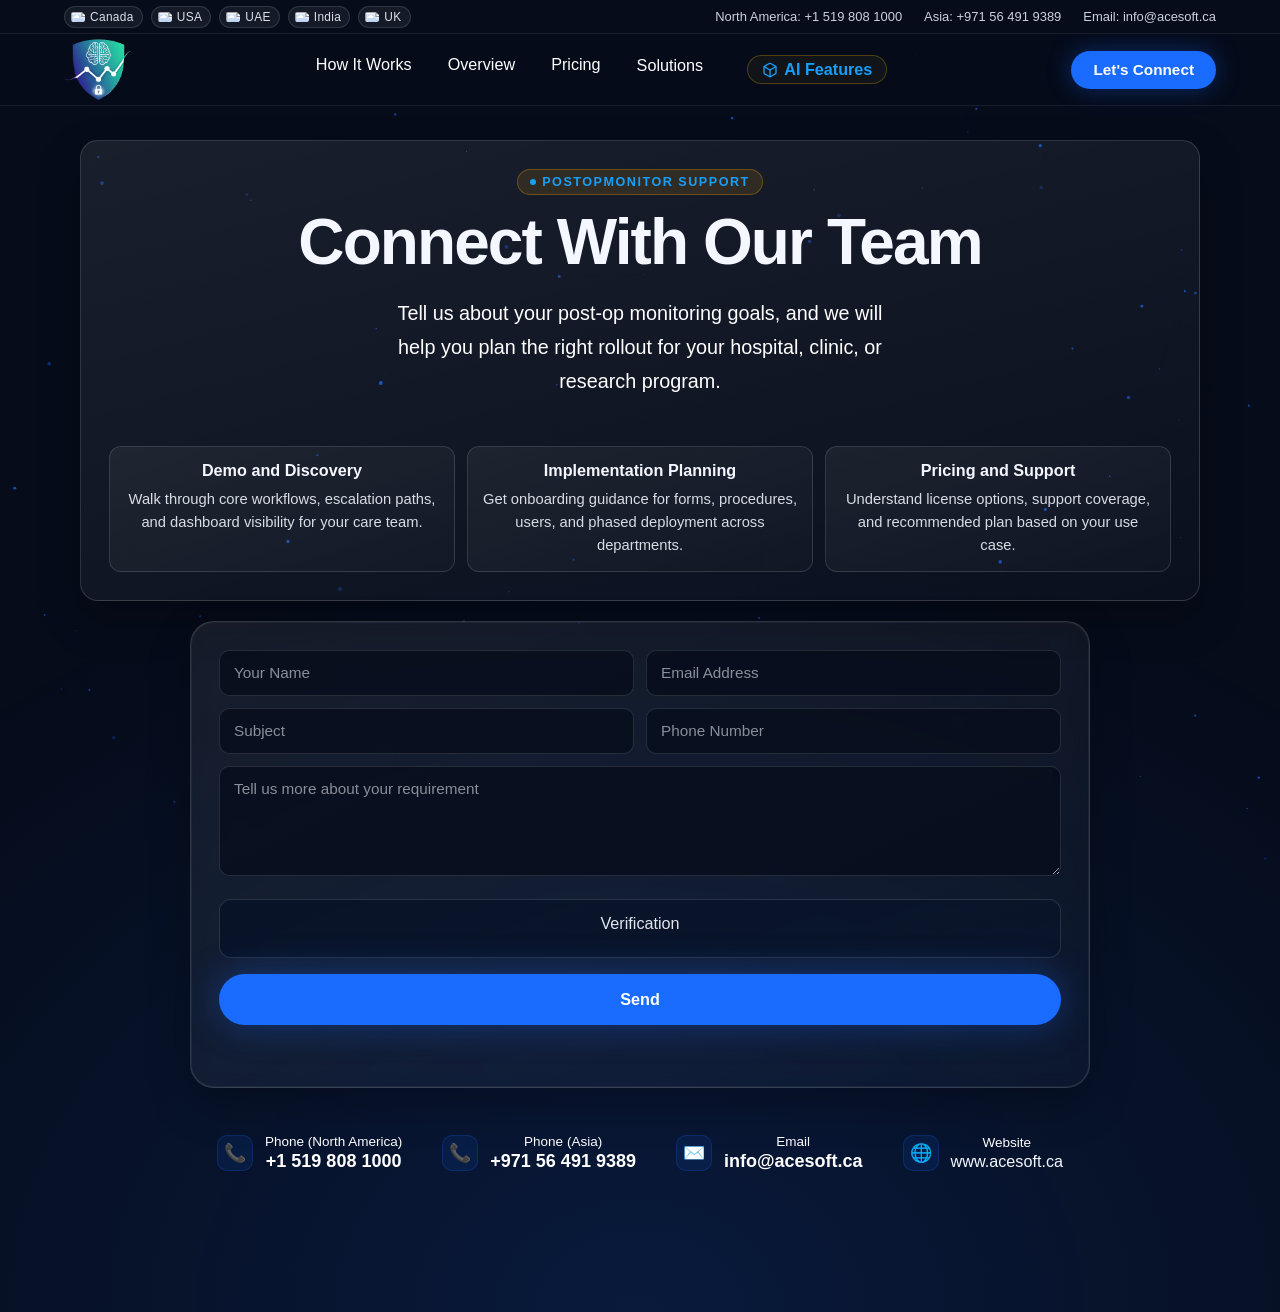
==== commit f6672ce9: "minor update" ====
--- a/contact-us.html
+++ b/contact-us.html
@@ -82,8 +82,8 @@
                 <span class="top-contact-flag"><img src="https://flagcdn.com/w20/gb.png" alt="United Kingdom flag"> UK</span>
             </div>
             <div class="top-contact-bar__contacts">
+                <span>North America: +1 519 808 1000</span>
                 <span>Asia: +971 56 491 9389</span>
-                <span>North America: +1 519 808 1000</span>
                 <span>Email: info@acesoft.ca</span>
             </div>
         </div>
@@ -92,7 +92,7 @@
     <nav class="nav">
         <div class="nav__logo">
             <a href="index.html">
-                <img src="assets/postopmonitor.png" alt="AssetTrack Pro Logo" style="height: 64px; width: auto; object-fit: contain;">
+                <img src="assets/postopmonitor.png" alt="PostOpMonitor Logo" style="height: 64px; width: auto; object-fit: contain;">
             </a>
         </div>
         <button type="button" class="nav__toggle" aria-expanded="false" aria-controls="primaryNav" aria-label="Toggle navigation">
@@ -103,11 +103,10 @@
         <div class="nav__links" id="primaryNav">
             <a href="index.html#solve">How It Works</a>
             <a href="index.html#features">Overview</a>
-            <a href="index.html#industries">Industries</a>
             <a href="index.html#pricing">Pricing</a>
             <div class="nav__dropdown">
                 <button type="button" class="nav__dropdown-toggle" aria-haspopup="true" aria-expanded="false">
-                    Industries
+                    Solutions
                 </button>
                 <div class="nav__dropdown-menu" role="menu">
                     <a href="industry-hospitals.html" role="menuitem">Hospitals</a>
@@ -205,3 +204,4 @@
 </body>
 
 </html>
+
